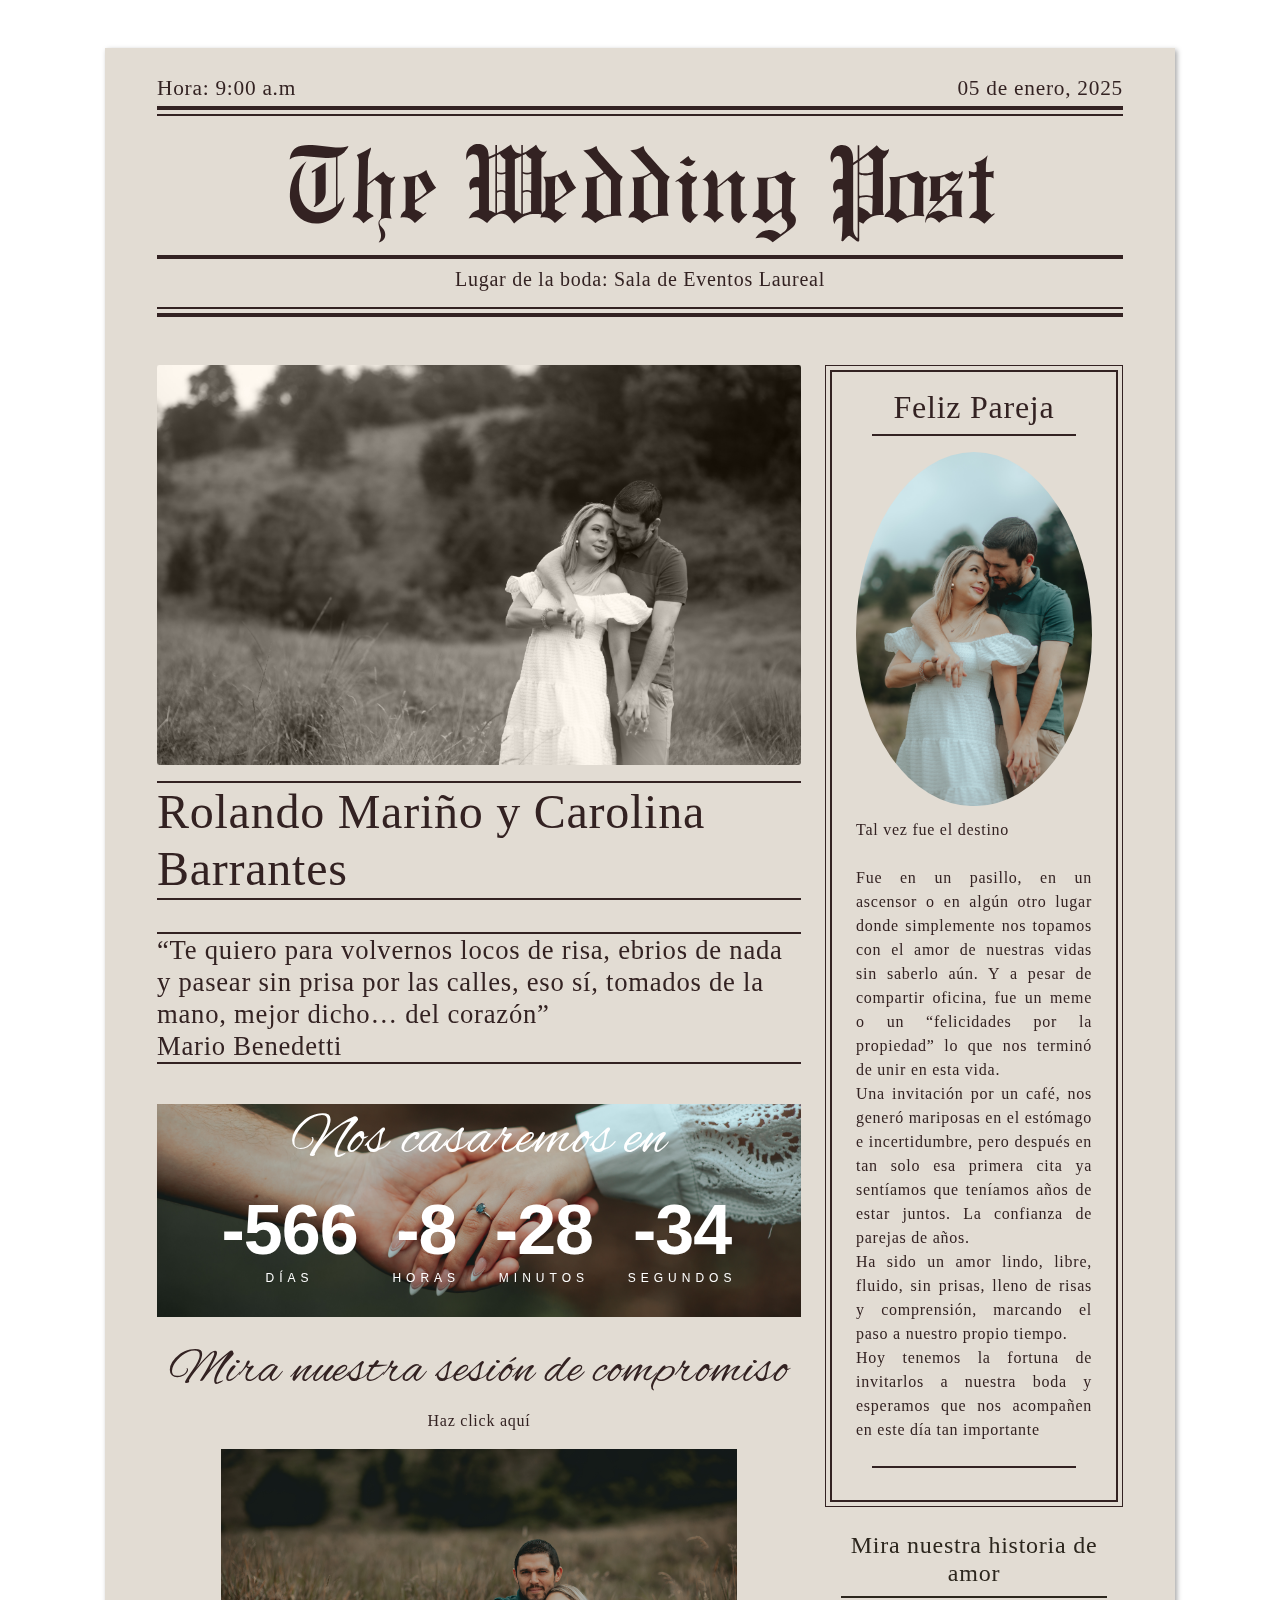
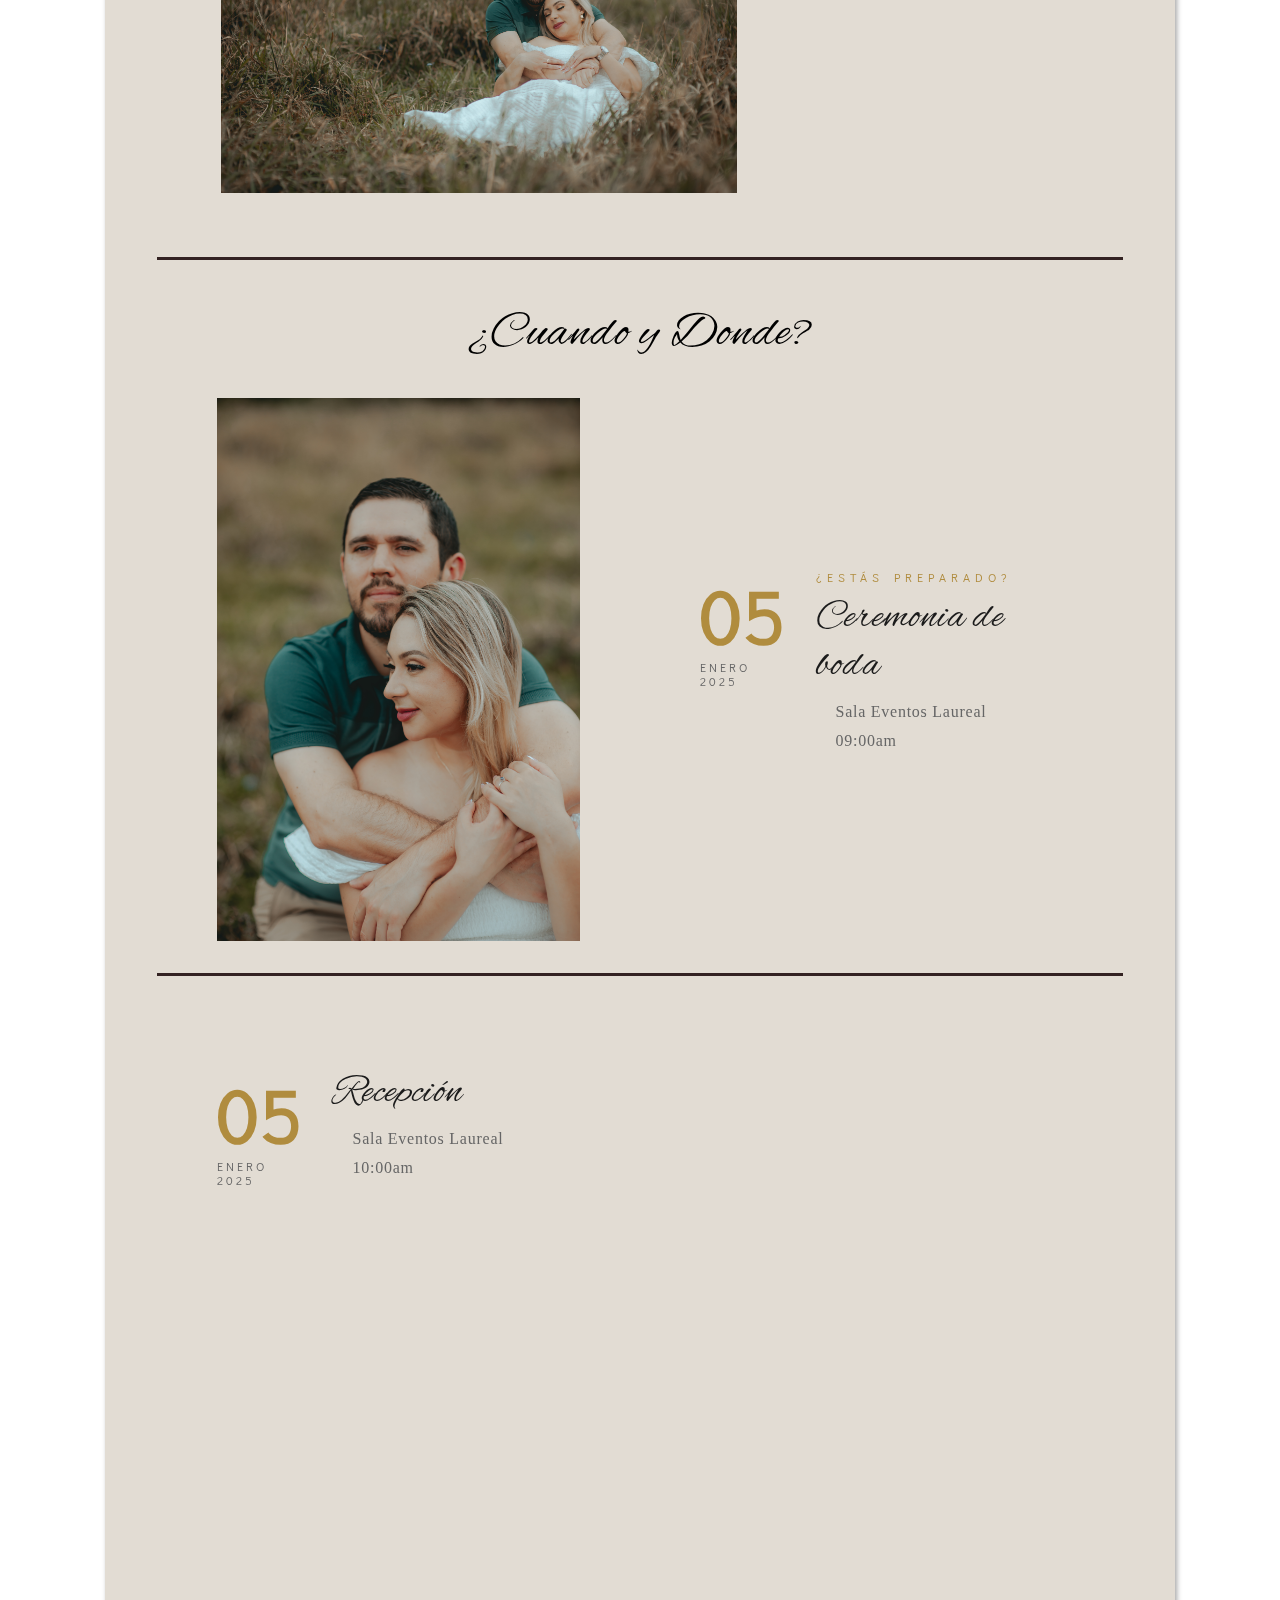
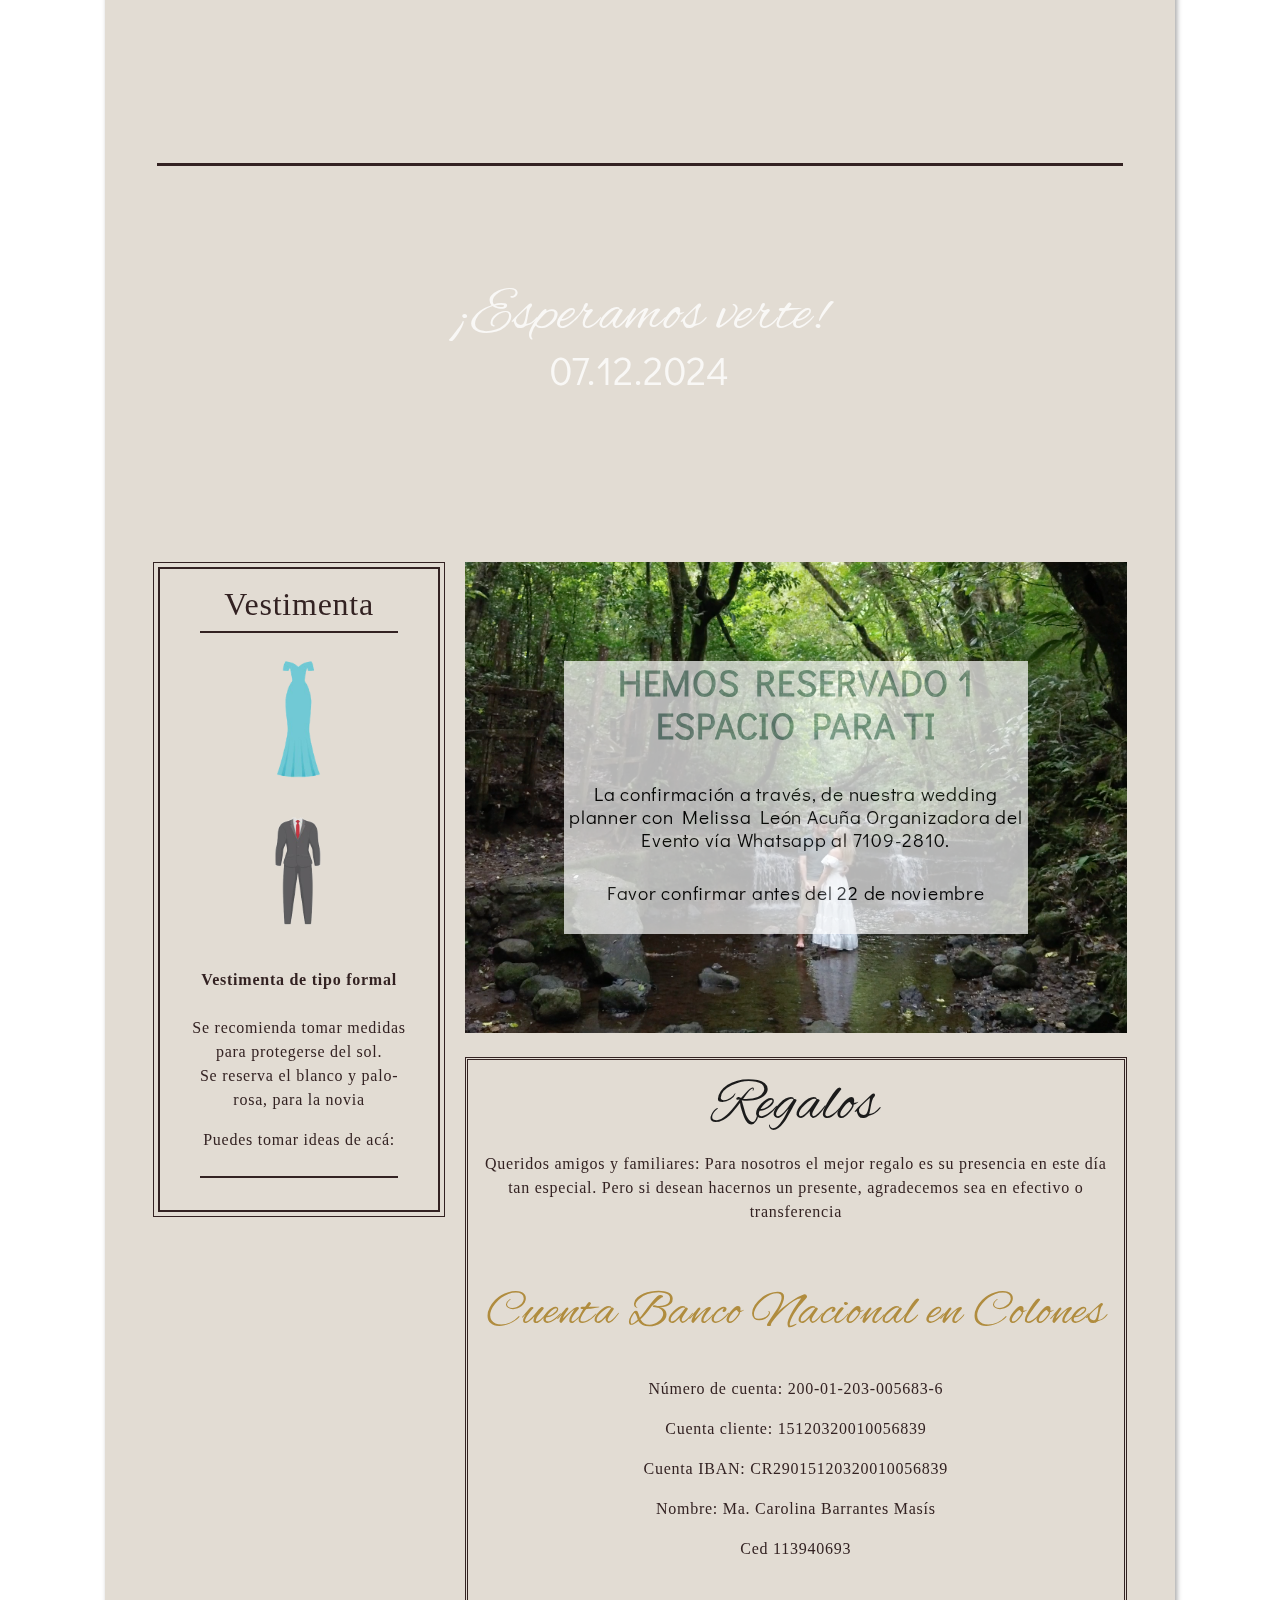
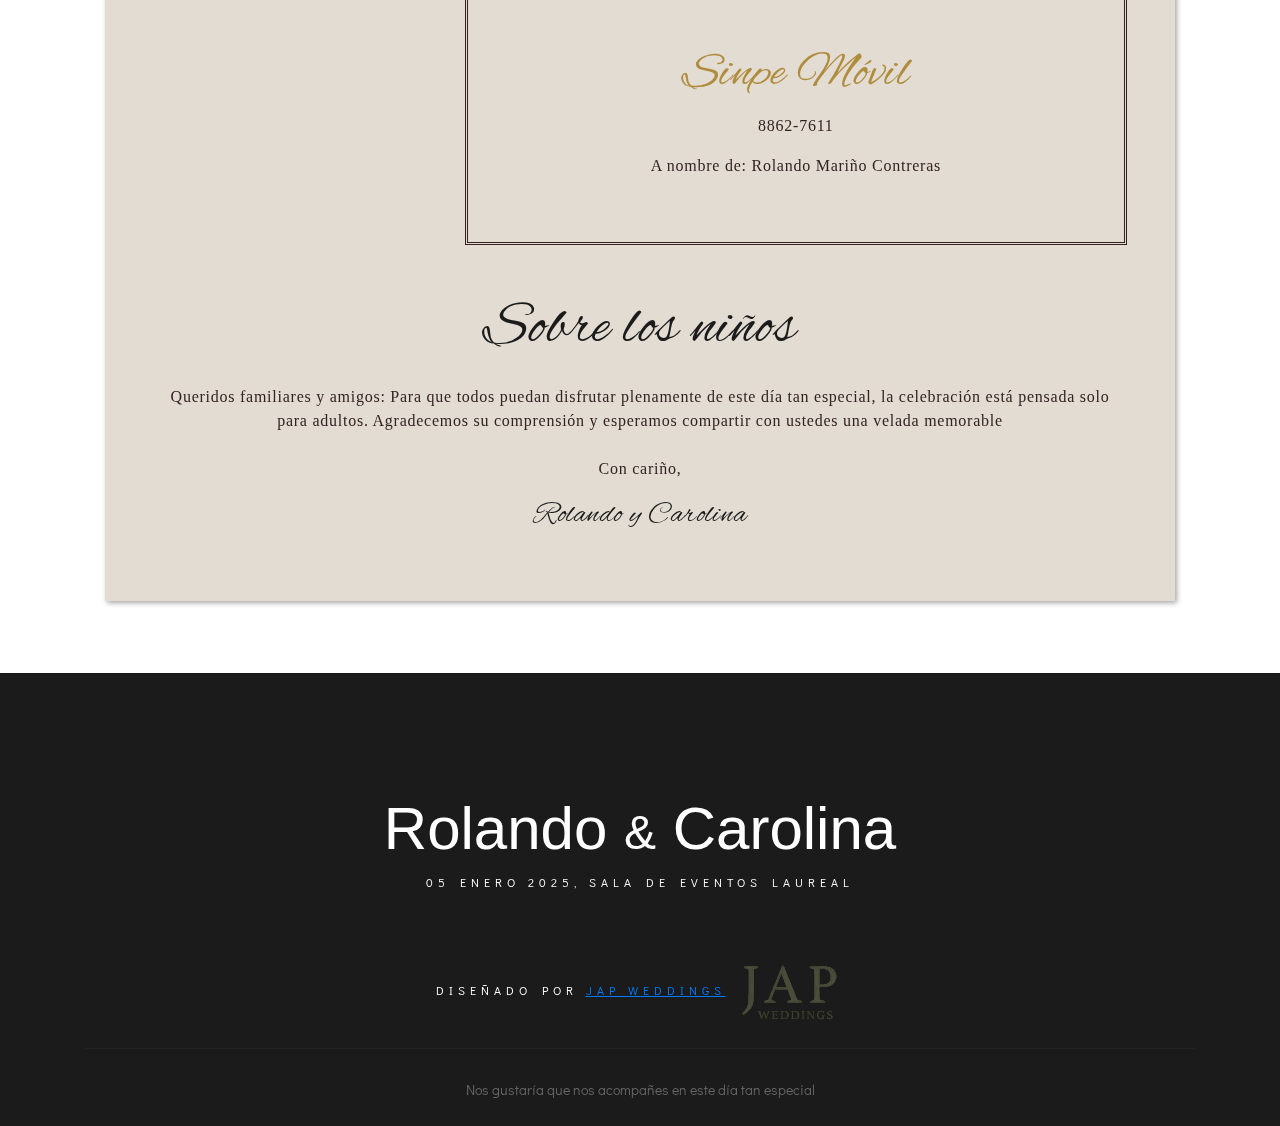
==== index.html @ b98eead1 "Initial Commit" ====
<!DOCTYPE html>
<html lang="en">

<head>
	<meta charset="UTF-8">
	<meta name="viewport" content="width=device-width, initial-scale=1.0">
	<meta charset="utf-8">
	<meta name="viewport" content="width=device-width, initial-scale=1">
	<link rel="stylesheet" href="styles/style2.css">
	<link rel="stylesheet" href="https://cdn.jsdelivr.net/npm/bootstrap@4.3.1/dist/css/bootstrap.min.css"
		integrity="sha384-ggOyR0iXCbMQv3Xipma34MD+dH/1fQ784/j6cY/iJTQUOhcWr7x9JvoRxT2MZw1T" crossorigin="anonymous">
	<link rel="icon" type="image/png" href="images/favicon.png" />
	<link href="https://fonts.googleapis.com/css2?family=Alex+Brush&family=Didact+Gothic&display=swap" rel="stylesheet">
	<link rel="stylesheet" href="css/animate.css">
	<link rel="stylesheet" href="css/themify-icons.css">
	<link rel="stylesheet" href="css/bootstrap.css">
	<link rel="stylesheet" href="css/flexslider.css">
	<link rel="stylesheet" href="css/magnific-popup.css">
	<link rel="stylesheet" href="https://fonts.googleapis.com/icon?family=Material+Icons">
	<link rel="icon" type="image/png" href="images/favicon.png" />



	<title>Rolando & Carolina</title>
</head>

<body>

	<!-- Preloader -->
    <div class="preloader">
        <div class="lds-heart">
            <div></div>
        </div>
    </div>

	<div class="container mt-5" style="max-width:1100px;">

		<!-- START OF MAIN CARD WITH BACKGROUND COLOR -->


		<div class="card px-md-5 px-4 py-4 rounded-0 border-0"
			style="background-color:#E2DCD3; color:#332222; font-family:serif; letter-spacing:.75px; box-shadow:2px 2px 5px rgba(0,0,0,0.35);">

			<!-- BACKGROUND IMAGE BELOW -->



			<!-- START OF INFO - ENTRIES FOR SUBTITLES AND TITLE BELOW -->

			<div class="row justify-content-center no-gutters p-1">
				<div class="col-md-6">
					<h1 class="text-left" style="font-size:16pt; font-family:Serif;">Hora: 9:00 a.m</h1>
				</div>

				<div class="col-md-6">
					<h1 class="text-right" style="font-size:16pt; font-family:Serif;">05 de enero, 2025</h1>
				</div>


				<div class="col-12 mt-n1">

					<div class="py-1 mb-5" style="border-top:4px solid; border-bottom:4px solid;">

						<div class="py-2" style="border-top:2px solid; border-bottom:2px solid;">

							<!-- TITLE FOR STANDARD VIEW -->

							<h1 class="text-center display-1" style="font-size:72pt; font-family: New York Post;">The
								Wedding Post
							</h1>
						</div>
						<div class="py-2" style="border-top:2px solid; border-bottom:2px solid;">
							<h3 style="text-align: center; font-size: 20px;">Lugar de la boda: Sala de Eventos Laureal
							</h3>
						</div>
					</div>
				</div>


				<!-- START OF MAIN COLUMN -->

				<div class="col-lg-8 col-md-6 flex-column mb-3 m-xl-0 m-lg-0 m-md-0">

					<!-- START OF BLURB & IMAGE COLUMNS -- KEEP BLURBS SHORT TO MAINTAIN THE LAYOUT - IMAGES WILL SHRINK OR EXPAND DEPENDING ON TEXT LENGTH -->



					<div class="row justify-content-center">

						<!-- MAIN IMAGE BELOW -->


						<div class="col-lg-12 mb-4">
							<div class="card mt-3 mt-lg-0 border-0"
								style="background-image:url('images/foto_de_portada.jpg'); background-size:cover; background-position:center; border-radius:.15em; min-height:400px; mix-blend-mode:luminosity;">

							</div>
							<h1 class="text-left mt-3 mb-n2 display-1"
								style="font-size:36pt; border-bottom:2px solid; border-top:2px solid;">Rolando Mariño y
								Carolina Barrantes
							</h1>
							<br>
							<h1 class="text-left mt-3 mb-n2 display-3"
								style="font-size:20pt; border-bottom:2px solid; border-top:2px solid;"> “Te quiero para
								volvernos locos de risa, ebrios de nada y pasear sin prisa por las calles, eso sí,
								tomados de la mano, mejor dicho… del corazón”
								<br>
								Mario Benedetti

							</h1>
							<br>
						</div>

					</div>

					<!-- Bloque de información principal -->
					<div>

						<!-- COLUMN ONE -->
						<div class="" style="float: left; width: 100%;">
							<div class="mb-4">
								<div id="countdown" class="nosCasaremos" data-overlay-dark="1"
									style="background-position: 50%; 
    								background-image: url('images/Foto_nos_casamos_en.jpg'); background-size: cover; background-repeat: no-repeat;">
									<div class="container">
										<div class="row">
											<div class="section-head col-md-12">
												<h2>Nos casaremos en</h2>
											</div>
										</div>
										<div class="row">
											<div class="col-md-12">
												<ul>
													<li><span id="days"></span>Días</li>
													<li><span id="hours"></span>Horas</li>
													<li><span id="minutes"></span>Minutos</li>
													<li><span id="seconds"></span>Segundos</li>
												</ul>
											</div>
										</div>
									</div>
								</div>
							</div>
						</div>


						<div style="text-align:  center;">


							<div class="sesion">

								<h3>Mira nuestra sesión de compromiso</h3>
								<a href=""></a>
								<p>Haz click aquí</p>
								<img src="images/Foto_sesión_de_compromiso.jpg" alt="" class="sesionCompromiso">
							</div>


						</div>

					</div>

				</div>



				<!-- FELIZ PAREJA -->
				<div class="col-lg-4 col-md-6 pl-md-4 flex-column">

					<!-- SIDE COLUMN CARD -->
					<div class="card rounded-0 p-1" style="background-color:transparent; border:1px solid;">
						<div class="py-3 px-4 h-100 text-justify" style="border:2px solid;">

							<!-- SIDE COLUMN TITLE -->

							<h1 class="text-center pb-2 mx-3 mb-3"
								style="font-size:24pt; font-family:Serif; border-bottom:2px solid;">Feliz Pareja</h1>


							<div>
								<img src="images/foto_feliz_pareja.jpg" alt="" class="fotoCirculo">
								<p>Tal vez fue el destino
									<br>
									<br>
									Fue en un pasillo, en un ascensor o en algún otro lugar donde simplemente nos
									topamos con el amor de nuestras vidas sin saberlo aún. Y a pesar de compartir
									oficina, fue un meme o un “felicidades por la propiedad” lo que nos terminó de unir
									en esta vida.
									<br>
									Una invitación por un café, nos generó mariposas en el estómago e incertidumbre,
									pero después en tan solo esa primera cita ya sentíamos que teníamos años de estar
									juntos. La confianza de parejas de años.
									<br>
									Ha sido un amor lindo, libre, fluido, sin prisas, lleno de risas y comprensión,
									marcando el paso a nuestro propio tiempo.
									<br>
									Hoy tenemos la fortuna de invitarlos a nuestra boda y esperamos que nos acompañen en
									este día tan importante
								</p>
							</div>


							<!-- IMAGE TWO -->
							<div class="text-center pb-2 mx-3 my-3" style="border-bottom:2px solid;">
							</div>
						</div>
					</div>

					<!-- IMAGE THREE -->

					<div class="mt-4 border-0"
						style="background-size:cover; background-position:center; border-radius:.15em; flex:1; mix-blend-mode:luminosity; align-content: center; text-align: center;">
						<h1 class="text-center pb-2 mx-3 mb-3"
							style="font-size:18pt; font-family:Serif; border-bottom:2px solid;">Mira nuestra
							historia de amor
						</h1>


						<iframe width="auto" height="auto" style="align-items: center;"
							src="https://www.youtube.com/embed/qWP5Ab195Ao?si=jFF2nXqCE57qRxz9"
							title="YouTube video player" frameborder="0"
							allow="accelerometer; autoplay; clipboard-write; encrypted-media; gyroscope; picture-in-picture; web-share"
							referrerpolicy="strict-origin-when-cross-origin" allowfullscreen></iframe>

					</div>
				</div>


				<!-- <div class="col-12 mt-4">


					<div class="card rounded-0 p-1" style="background-color:transparent; border:1px solid;">
						<div class="py-3 px-4 h-100 text-justify" style="border:2px solid;">
							<div class="row">


								<div class="col-lg-4 px-3">

									<h1 class="text-center pb-2 mx-3 mb-3"
										style="font-size:24pt; font-family:Serif; border-bottom:2px solid;">Blurb Title
									</h1>


									<p>Lorem ipsum dolor sit amet, consectetur adipiscing elit. Duis sollicitudin elit
										sed
										tellus blandit viverra sed eget odio. Donec
										accumsan tempor lacus, et venenatis elit feugiat non. Duis porta eros et velit.
									</p>




									<div class="text-center pb-2 mx-3 my-3" style="border-bottom:2px solid;">
									</div>
								</div>

								


								<div class="col-lg-4 px-3">
									<h1 class="text-center pb-2 mx-3 mb-3"
										style="font-size:24pt; font-family:Serif; border-bottom:2px solid;">Blurb Title
									</h1>


									<p>Lorem ipsum dolor sit amet, consectetur adipiscing elit. Duis sollicitudin elit
										sed
										tellus blandit viverra sed eget odio. Donec
										accumsan tempor lacus, et venenatis elit feugiat non. Duis porta eros et velit.
									</p>


									<div class="text-center pb-2 mx-3 my-3" style="border-bottom:2px solid;">
									</div>
								</div>

								


								<div class="col-lg-4 px-3">
									<h1 class="text-center pb-2 mx-3 mb-3"
										style="font-size:24pt; font-family:Serif; border-bottom:2px solid;">Blurb Title
									</h1>


									<p>Lorem ipsum dolor sit amet, consectetur adipiscing elit. Duis sollicitudin elit
										sed
										tellus blandit viverra sed eget odio. Donec
										accumsan tempor lacus, et venenatis elit feugiat non. Duis porta eros et velit.
									</p>


									<div class="text-center pb-2 mx-3 my-3" style="border-bottom:2px solid;">
									</div>
								</div>
							</div>
						</div>
					</div>
				</div> -->


				<br><br><br>
				<div class="col-12 mt-4 mb-3 pt-2" style="border-bottom:3px solid;">
				</div>

				<!-- When & Where section -->
				<div id="whenwhere" class="when-where section-padding" data-scroll-index="6">
					<div class="container">
						<div class="row">
							<div class="col-md-12 text-center animate-box" data-animate-effect="fadeInUp">
								<h6 class="section-subtitle">¿Cuando y Donde?</h6>
								<br>
							</div>
						</div>
						<div class="row">
							<div class="col-md-6 animate-box" data-animate-effect="fadeInLeft">
								<div class="img left" style="text-align: center;">
									<img src="images/Foto_ceremonia.jpg" alt="">
								</div>
							</div>
							<div class="col-md-6 valign animate-box" data-animate-effect="fadeInRight"
								style="align-content: center;">
								<div class="content">
									<div class="date">
										<h3>05</h3>
										<h6>Enero 2025</h6>
									</div>
									<div class="cont">
										<div class="info">
											<h6>¿Estás preparado?</h6>
										</div>
										<h4>Ceremonia de boda</h4>
										<ul class="list-unstyled cont-list">
											<li>
												<i class="fa-solid fa-location-dot"></i>
												<div class="text">
													<p>Sala Eventos Laureal
													</p>
												</div>
											</li>
											<li>
												<i class="fa-regular fa-clock"></i>
												<div class="text">
													<p>09:00am</p>
												</div>
											</li>
										</ul>
									</div>
								</div>
							</div>
							<br><br>
							<div class="col-12 mt-4 mb-3 pt-2" style="border-bottom:3px solid;">
							</div>
						</div>
						<div class="row" style="padding-top: 5%;">
							<div class="col-md-6 order2 valign animate-box" data-animate-effect="fadeInLeft"
								style="align-content: center;">
								<div class="content">
									<div class="date">
										<h3>05</h3>
										<h6>Enero 2025</h6>
									</div>
									<div class="cont">
										<div class="info">
										</div>
										<h4>Recepción</h4>
										<ul class="list-unstyled cont-list">
											<li>
												<i class="fa-solid fa-location-dot"></i>
												<div class="text">
													<p>Sala Eventos Laureal
													</p>
												</div>
											</li>
											<li>
												<i class="fa-regular fa-clock"></i>
												<div class="text">
													<p>10:00am</p>
												</div>
											</li>
										</ul>
									</div>
								</div>
							</div>
							<div class="col-md-6 order1 animate-box" data-animate-effect="fadeInRight">
								<div class="img" style="text-align: center;">
									<img src="images/foto_de_recepción.jpg" alt="">
								</div>

							</div>

						</div>
						<br>
						<br>
						<iframe
							src="https://www.google.com/maps/embed?pb=!1m14!1m8!1m3!1d19665.67708598835!2d-84.1376563!3d10.0133347!3m2!1i1024!2i768!4f13.1!3m3!1m2!1s0x8fa0fa8eb98486f9%3A0xb7bb9c96c8e5a1c5!2sSala%20De%20Eventos%20Laureal!5e1!3m2!1ses-419!2scr!4v1728935853494!5m2!1ses-419!2scr"
							width="100%" height="450" style="border:0;" allowfullscreen="" loading="lazy"
							referrerpolicy="no-referrer-when-downgrade"></iframe>
					</div>


					<div class="col-12 mt-4 mb-3 pt-2" style="border-bottom:3px solid;">
					</div>


				</div>

			</div>

			<!-- Banner section -->
			<div id="banner" data-overlay-dark="1" style="background-image: url(images/foto_espero_verte.jpg); background-position: 50%;
			background-size: cover;
			background-repeat: no-repeat; opacity: 80%; width: auto;">
				<div class="container" style="align-content: center;">
					<div class="row">
						<div class="section-head col-md-12">
							<h2>¡Esperamos verte!</h2>
							<h1>07.12.2024</h1>
						</div>
					</div>
				</div>
			</div>

			<br><br>


			<div class="contenedor">
				<div class="columna-izquierda">
					<div class="card rounded-0 p-1" style="background-color:transparent; border:1px solid;">
						<div class="py-3 px-4 h-100 text-justify" style="border:2px solid;">
							<h1 class="text-center pb-2 mx-3 mb-3"
								style="font-size:24pt; font-family:Serif; border-bottom:2px solid;">Vestimenta</h1>
							<div style="text-align: center;">
								<img src="images/vestidos.png" alt="" class="fotoCirculo" style="width: 60%;">
								<p> <b>Vestimenta de tipo formal</b><br>
									<br>
									Se recomienda tomar medidas para protegerse del sol.
									<br>
									Se reserva el blanco y palo-rosa, para la novia
								</p>
								<p>Puedes tomar ideas de acá:</p>
								<a data-pin-do="embedBoard" data-pin-board-width="400" data-pin-scale-height="500"
									data-pin-scale-width="80"
									href="https://www.pinterest.com/barrantesmass/etiqueta-boda/?invite_code=aae292eb336143c783e84217a05d45c4&sender=512636507492728999"></a>
							</div>


							<div class="text-center pb-2 mx-3 my-3" style="border-bottom:2px solid;">
							</div>

						</div>
					</div>
				</div>

				<br>
				<div class="columna-derecha">

					<div id="rsvp" class="rsvp section-padding bg-img bg-fixed"
						data-background="images/Foto_de_hemos_reservado.png" data-scroll-index="7"
						style="background-position: 50%; background-image: url(images/Foto_de_hemos_reservado.png);">
						<div class="container">
							<div class="row">
								<div class="bg-white" style="opacity: 0.7 ;">
									<h2 class="text-center"><b style="color: #7b9c91;">Hemos reservado 1 <br>espacio
											para
											ti</b></br>
									</h2><br>
									<h6 class="text-center" style="font-size: larger; color: black;">La confirmación a
										través, de nuestra wedding planner con Melissa León Acuña Organizadora del
										Evento vía Whatsapp al 7109-2810.</h6>
									<h6 class="text-center" style="font-size: larger; color: black;">Favor confirmar
										antes
										del 22 de
										noviembre
								</div>
							</div>
						</div>
					</div>
					<br>
					<!-- Gift Registry section -->
					<div id="gift" class="gift-registry">
						<div class="container">
							<div class="row">
								<div class="col-md-12 text-center">
									<h2 class="section-title">Regalos</h2>
									<div class="text">
										<p>Queridos amigos y familiares: Para nosotros el mejor regalo es su presencia
											en este día tan
											especial. Pero si desean hacernos un presente, agradecemos sea en efectivo o
											transferencia
											<br>
										</p>

									</div>
									<!-- <h2 class="section-title">Con su asistencia estaríamos más que agradecidos pero si quieren obsequiarnos algo más pueden hacer una transferencia bancaria.</h2>-->
								</div>
							</div>
							<div class="row">
								<div class="col-md-12 text-center">

									<div class="">
										<br><h6 class="section-subtitle">Cuenta Banco Nacional en Colones </h6><br>
										<p>Número de cuenta: 200-01-203-005683-6</p>
										<p>Cuenta cliente: 15120320010056839</p>
										<p>Cuenta IBAN: CR29015120320010056839</p>
										<p>Nombre: Ma. Carolina Barrantes Masís</p>
										<p>Ced 113940693</p><br><br>
										<h6 class="section-subtitle">Sinpe Móvil</h6>
										<p>8862-7611</p>
										<p>A nombre de: Rolando Mariño Contreras</p>
										<br><br>
									</div>
								</div>
							</div>
						</div>
					</div>

				</div>

			</div>
			<br><br>
			<div id="note" class="" data-scroll-index="8" >
				<div class="container">
					<div class="row">
						<div class="col-md-12 text-center">
		
							<h2 class="section-title">Sobre los niños</h6>
								<p>Queridos familiares y amigos: Para que todos puedan disfrutar plenamente de este día tan especial, la celebración está pensada solo para adultos.
									Agradecemos su comprensión y esperamos compartir con ustedes una velada memorable
									<br><br>Con cariño,
									<br>
								</p>
								<h2 class="section-title" style="font-size: 30px;">Rolando y Carolina</h2>
								</p>
								<img src="images/Logo boda J&J.png" style="width: 20%;" alt="">
		
						</div>
					</div>
				</div>
			</div>

			

		</div>
		<br><br><br>
		<!-- CREDIT -->
	</div>

	 <!-- Footer section -->
	 <footer id="footer">
        <div class="container">
            <div class="top-footer">
                <div class="row">
                    <div class="col-md-12 text-center">
                        <div class="section-padding">
                            <h2><span>Rolando <small>&amp;</small> Carolina</span></h2>
                            <h6>05 ENERO 2025, Sala de Eventos Laureal</h6>
                            <br>
                            <br>
                            <h6>Diseñado por <a href="https://www.japweddings.com"><u>JAP Weddings</u> <img
                                        src="images/VECTOR.svg" alt="" style="width: 10%;"></a></h6>
                        </div>
                    </div>
                </div>
            </div>
            <div class="sub-footer">
                <div class="row">
                    <div class="col-md-12 text-center">
                        <p>Nos gustaría que nos acompañes en este día tan especial</p>
                    </div>
                </div>
            </div>
        </div>
    </footer>
</body>

<script src="https://code.jquery.com/jquery-3.3.1.slim.min.js"
	integrity="sha384-q8i/X+965DzO0rT7abK41JStQIAqVgRVzpbzo5smXKp4YfRvH+8abtTE1Pi6jizo"
	crossorigin="anonymous"></script>
<script src="https://cdn.jsdelivr.net/npm/popper.js@1.14.7/dist/umd/popper.min.js"
	integrity="sha384-UO2eT0CpHqdSJQ6hJty5KVphtPhzWj9WO1clHTMGa3JDZwrnQq4sF86dIHNDz0W1"
	crossorigin="anonymous"></script>
<script src="https://cdn.jsdelivr.net/npm/bootstrap@4.3.1/dist/js/bootstrap.min.js"
	integrity="sha384-JjSmVgyd0p3pXB1rRibZUAYoIIy6OrQ6VrjIEaFf/nJGzIxFDsf4x0xIM+B07jRM"
	crossorigin="anonymous"></script>
<script src="script.js"></script>
<script src="js/jquery.min.js"></script>
<script src="js/modernizr-2.6.2.min.js"></script>
<script src="js/jquery.easing.1.3.js"></script>
<script src="js/bootstrap.min.js"></script>
<script src="js/jquery.waypoints.min.js"></script>
<script src="js/jquery.flexslider-min.js"></script>
<script src="js/sticky-kit.min.js"></script>
<script src="js/scrollIt.min.js"></script>
<script src="js/owl.carousel.min.js"></script>
<script src="js/isotope.js"></script>
<script src="js/jquery.magnific-popup.min.js"></script>
<script src="https://kit.fontawesome.com/326a48bcaa.js" crossorigin="anonymous"></script>
<script type="text/javascript" async defer src="//assets.pinterest.com/js/pinit.js"></script>
<script src="js/template.js"></script>


</html>
---- styles/style2.css ----
/* =======  Preloader Style  ======= */
.preloader{
    width: 100%;
    height: 100%;
    background: #fff;
    position: fixed;
    top: 0;
    left: 0;
    z-index: 10000;
    display: flex;
    align-items: center;
    justify-content: center;
  }
  /* Heart */
  .lds-heart {
    display: inline-block;
    position: relative;
    width: 64px;
    height: 64px;
    transform: rotate(45deg);
    transform-origin: 32px 32px;
  }
  .lds-heart div {
    top: 23px;
    left: 19px;
    position: absolute;
    width: 26px;
    height: 26px;
    background: #b08c3e;
    animation: lds-heart 1.2s infinite cubic-bezier(0.215, 0.61, 0.355, 1);
  }
  .lds-heart div:after,
  .lds-heart div:before {
    content: " ";
    position: absolute;
    display: block;
    width: 26px;
    height: 26px;
    background: #b08c3e;
  }
  .lds-heart div:before {
    left: -17px;
    border-radius: 50% 0 0 50%;
  }
  .lds-heart div:after {
    top: -17px;
    border-radius: 50% 50% 0 0;
  }
  @keyframes lds-heart {
    0% {
      transform: scale(0.95);
    }
    5% {
      transform: scale(1.1);
    }
    39% {
      transform: scale(0.85);
    }
    45% {
      transform: scale(1);
    }
    60% {
      transform: scale(0.95);
    }
    100% {
      transform: scale(0.9);
    }
  }
  

@font-face {
    font-family: "New York Post";
    src: url("fonts/engravers-old-english.woff2") format("woff2"),
        url("fonts/engravers-old-english.woff") format("woff"),
        url("fonts/engravers-old-english.ttf") format("truetype");
}

@font-face {
    font-family: "Chunk Five";
    src: url("fonts/chunk-master/Chunk.ttf") format("truetype"),
        url("fonts/chunk-master/Chunk.woff") format("woff"),
        url("fonts/chunk-master/Chunk.woff2") format("woff2");
}

.fotoCirculo {
    width: 100%;
    height: auto;
    vertical-align: middle;
    border-style: none;
    border-radius: 50%;
    padding-bottom: 5%;

}

.contenedor {
    display: flex;
    flex-direction: row; /* Colocar elementos lado a lado en pantallas grandes */
    justify-content: space-between;
    overflow: hidden;
}

.columna-izquierda {
    width: 30%; /* Tamaño de la columna izquierda en pantallas grandes */
}

.columna-derecha {
    width: 70%;
    padding-left: 2%; /* Tamaño del contenido en pantallas grandes */
    display: flex;
    flex-direction: column;
    justify-content: space-evenly;
}

/* Media query para pantallas pequeñas (como celulares) */
@media (max-width: 768px) {
    .contenedor {
        flex-direction: column; /* Cambiar las columnas a apilarse verticalmente */
    }
    .columna-izquierda, .columna-derecha {
        width: 100%; /* Ambas columnas ocupan el 100% del ancho en pantallas pequeñas */
    }
}

/* =======  Countdown style  ======= */
#countdown {
    text-align: center;
}

#countdown .section-head {
    margin-bottom: 15px;
    z-index: 1;
}

#countdown .section-head span {
    display: block;
    position: relative;
    font-family: 'Nunito Sans', sans-serif;
    font-weight: 400;
    font-size: 10px;
    color: #fff;
    margin-bottom: 5px;
}

#countdown .section-head h2 {
    color: #fff;
    font-weight: 400;
    font-size: 60px;
    margin-bottom: 0px;
    font-family: "Alex Brush", cursive;
}

#countdown .section-head h6 {
    color: #fff;
    font-size: 14px;
    font-weight: 400;
    letter-spacing: 5px;
    text-transform: uppercase;
    font-family: 'Didact Gothic', sans-serif;
    margin-bottom: 10px;
}

#countdown .section-head p {
    color: #FFF;
    font-size: 24px;
    margin-bottom: 0;
}

#countdown ul {
    margin-bottom: 0;
    padding: 0;
}

#countdown li {
    font-family: 'Nunito Sans', sans-serif;
    font-weight: 400;
    display: inline-block;
    font-size: 12px;
    list-style-type: none;
    padding: 15px;
    color: #fff;
    line-height: 4em;
    text-align: center;
    text-transform: uppercase;
    letter-spacing: 5px;
}

#countdown li span {
    display: block;
    font-family: 'Nunito Sans', sans-serif;
    font-size: 70px;
    font-weight: 700;
    color: #fff;
    letter-spacing: -1px;
}

@media all and (max-width: 768px) {
    #countdown li {
        font-size: 12px;
        padding: 15px;
    }

    #countdown li span {
        font-size: 60px;
    }
}

.nosCasaremos {
    background-position: 50%;
    background-image: url('images/Foto_nos_casamos_en.jpg');
    background-size: cover;
    background-repeat: no-repeat;
}

.hemosReservado{
    padding: 10%;
    background-position: 50%;
    background-size: cover;
    background-repeat: no-repeat;
    height: 300px;
    align-content: center;
}

/* =======  Banner style  ======= */

@media all and (max-width: 768px) {
    #banner .section-head h2 {
        font-size: 40px;
        padding: 15px;
    }
}


#banner {
    text-align: center;

}

#banner .section-head {
    margin-bottom: 100px;
    z-index: 1;
}

#banner .section-head h2 {
    color: #fff;
    font-weight: 400;
    font-size: 60px;
    margin-bottom: 0px;
    line-height: 1em;
    margin-top: 100px;
    font-family: "Alex Brush", cursive;
}

@media all and (max-width: 768px) {
    #banner .section-head h2 {
        font-size: 40px;
        padding: 15px;

    }

}

#banner .section-head h6 {
    margin-bottom: 5px;
    color: #fff;
    font-size: 14px;
    font-weight: 400;
    letter-spacing: 5px;
    text-transform: uppercase;
    font-family: 'Didact Gothic', sans-serif;
    margin-bottom: 10px;
}

#banner .section-head h1 {
    margin-bottom: 5px;
    color: #fff;
    font-size: 40px;
    font-weight: 400;
    text-transform: uppercase;
    font-family: 'Didact Gothic', sans-serif;
    margin-bottom: 20px;
}

#banner .section-head p {
    color: #FFF;
    font-size: 24px;
    margin-bottom: 0;
}




.sesion img {
    width: 80%;
    height: auto;
    vertical-align: middle;
    border-style: none;
    padding-bottom: 5%;
    text-align: center;
    font-family: serif;
}


.when-where .img {
    position: relative;
    overflow: hidden;
}

.when-where .img:hover img {
    -webkit-filter: none;
    filter: none;
    -webkit-transition: all 1s ease;
    -moz-transition: all 1s ease;
    -o-transition: all 1s ease;
    -ms-transition: all 1s ease;
    transition: all 1s ease;
}

.when-where .img img {
    -webkit-transition: all .5s;
    transition: all .5s;
    width: 80%;
    height: auto;
    vertical-align: middle;
    border-style: none;
}

.when-where .content {
    width: 100%;
    padding: 30px 45px;
}

.when-where .content .date {
    display: table-cell;
    position: relative;
    width: 80px;
    z-index: 2;
}

.when-where .content .date h3 {
    font-size: 75px;
    font-weight: 600;
    color: #b08c3e;
    margin-bottom: 0px;
    font-family: 'Didact Gothic', sans-serif;
}

.when-where .content .date h6 {
    color: #666;
    letter-spacing: 3px;
    font-size: 12px;
    font-family: 'Didact Gothic', sans-serif;
    text-transform: uppercase;
}

.when-where .content .cont {
    display: table-cell;
    vertical-align: middle;
    padding-left: 30px;
}

.when-where .content .cont h4 {
    font-size: 40px;
    color: #1b1b1b;
    font-family: 'Alex Brush', cursive;
    margin-bottom: 10px;
}

.when-where .content .cont .cont-list {
    position: relative;
    display: block;
}

.when-where .content .cont .cont-list li {
    position: relative;
    display: flex;
    align-items: center;
}

.when-where .content .cont .cont-list li+li {
    margin-top: 5px;
}

.when-where .content .cont .cont-list li .icon span {
    font-size: 16px;
    color: #b08c3e;
}

.when-where .content .cont .cont-list li .text {
    margin-left: 20px;
}

.when-where .content .cont .cont-list li .text p {
    margin: 0;
    font-size: 16px;
    color: #666;
}

.when-where .content .cont .cont-list li .text p a {
    font-size: 16px;
    color: #666;
    transition: all 500ms ease;
}

.when-where .content .cont .cont-list li .text p a:hover {
    color: #b08c3e;
}

.when-where .content .cont p {
    margin-bottom: 10px;
}

.when-where .content .cont p i {
    color: #b08c3e;
    font-size: 16px;
    margin-right: 5px;

}

.when-where .content .cont .more {
    font-size: 13px;
    font-weight: 300;
    letter-spacing: 2px;
    text-transform: uppercase;
    color: #b08c3e;
    padding-left: 40px;
    position: relative;
}

.when-where .content .cont .more:after {
    content: '';
    width: 30px;
    height: 1px;
    background: #b08c3e;
    position: absolute;
    top: 50%;
    left: 0px;
}

.when-where .content .cont .more:hover {
    color: #1b1b1b;
}

.when-where .content .info h6 {
    font-size: 12px;
    letter-spacing: 5px;
    color: #b08c3e;
    font-family: 'Didact Gothic', sans-serif;
    text-transform: uppercase;
    margin-bottom: 10px;
}

.when-where .content .info .tags {
    color: #b08c3e;
}

@media screen and (max-width: 991px) {
    .when-where .content {
        padding: 0 30px;
        margin-top: 40px;
    }

    .when-where .content .cont h4 {
        line-height: 1em;
        font-size: 36px;
    }

    .order2 {
        -webkit-box-ordinal-group: 3 !important;
        -ms-flex-order: 2 !important;
        order: 2 !important;
    }

    .order1 {
        -webkit-box-ordinal-group: 2 !important;
        -ms-flex-order: 1 !important;
        order: 1 !important;
    }
}

@media screen and (max-width: 480px) {
    .when-where .content {
        padding: 0 15px;
    }

    .when-where .content .date {
        width: 60px;
    }

    .when-where .content .info .tags {
        margin: 5px 0 0;
    }

    .when-where .content .date h3 {
        font-size: 40px;
    }
}

.rsvp{
    width: 100%;
    padding: 15%;
    
}

.rsvp h2 {
    color: #1b1b1b;
    font-family: 'Didact Gothic', sans-serif;
    font-weight: 400;
    font-size: 36px;
    margin-bottom: 10px;
    text-transform: uppercase;
}
.rsvp h6 {
    display: block;
    color: #b08c3e;
    font-size: 15px;
    font-weight: 400;
    font-family: 'Didact Gothic', sans-serif;
    margin-bottom: 30px;
}


.sesion {
    float: left;
}

.sesion h3 {
    font-family: "Alex Brush", cursive;
    font-size: 50px;
}

.section-subtitle {
    display: block;
    color: #000000;
    font-size: 50px;
    font-weight: 400;
    font-family: "Alex Brush", cursive;
    margin-bottom: 10px;
    padding-top: 3%;
}


.section-padding {
    clear: both;
    width: 100%;
    height: auto;
    display: block;
    padding: auto;
}

.bg-fixed {
    background-attachment: local;
}

.bg-img {
    background-size: cover;
    background-repeat: no-repeat;
}


.section-title {
    color: #1b1b1b;
    font-family: 'Alex Brush', cursive;
    font-weight: 400;
    font-size: 60px;
    margin-bottom: 20px;
}

.gift-registry {
   border-style: double;
    padding-top: 10px;
}
.gift-registry h2 {
    margin-bottom: 10px;
}
.gift-registry h6 {
    color: #b08c3e;
}
.gift-registry a {
    color: #666;
}
.gift-registry .owl-carousel {
    margin: 30px 0;
}
.gift-registry .gift-registry-logo {
    opacity: 1;
    line-height: 0;
}
.gift-registry .gift-registry-logo:hover {
    opacity: 1;
}
.gift-registry img:hover {
    -webkit-filter: none;
    filter: none;
}
.gift-registry img {
    -webkit-filter: grayscale(100%);
    filter: grayscale(100%);
    -webkit-transition: all .5s;
    transition: all .5s;
}


/* =======  Footer style  ======= */
#footer {
    background: #1b1b1b;
}
/* top footer */
.top-footer {
    padding: 120px 0 0 0;
}
.top-footer h2 {
    font-size: 60px;
    display: block;
    width: 100%;
    position: relative;
    color: #fff;
    letter-spacing: 0px;
    margin-bottom: 10px;
}
.top-footer h6 {
    font-family: 'Didact Gothic', sans-serif;
    color: #fff;
    margin-bottom: 0;
    text-transform: uppercase;
    letter-spacing: 5px;
    font-size: 12px;
}
/* sub footer */
.sub-footer {
    padding: 30px 0 10px 0;
    border-top: 1px solid rgba(255,255,255,0.03);
}
.sub-footer p {
    font-family: 'Didact Gothic', sans-serif;
    font-size: 14px;
    color: #666;
}
.sub-footer p a:hover {
    color: #b08c3e;
}
---- css/themify-icons.css ----
@font-face {
	font-family: 'themify';
	src:url('../fonts/themify.eot');
	src:url('../fonts/themify.eot?#iefix') format('embedded-opentype'),
		url('../fonts/themify.woff') format('woff'),
		url('../fonts/themify.ttf') format('truetype'),
		url('../fonts/themify.svg') format('svg');
	font-weight: normal;
	font-style: normal;
}

[class^="ti-"], [class*=" ti-"] {
	font-family: 'themify';
	speak: none;
	font-style: normal;
	font-weight: normal;
	font-variant: normal;
	text-transform: none;
	line-height: 1;

	/* Better Font Rendering =========== */
	-webkit-font-smoothing: antialiased;
	-moz-osx-font-smoothing: grayscale;
}

.ti-wand:before {
	content: "\e600";
}
.ti-volume:before {
	content: "\e601";
}
.ti-user:before {
	content: "\e602";
}
.ti-unlock:before {
	content: "\e603";
}
.ti-unlink:before {
	content: "\e604";
}
.ti-trash:before {
	content: "\e605";
}
.ti-thought:before {
	content: "\e606";
}
.ti-target:before {
	content: "\e607";
}
.ti-tag:before {
	content: "\e608";
}
.ti-tablet:before {
	content: "\e609";
}
.ti-star:before {
	content: "\e60a";
}
.ti-spray:before {
	content: "\e60b";
}
.ti-signal:before {
	content: "\e60c";
}
.ti-shopping-cart:before {
	content: "\e60d";
}
.ti-shopping-cart-full:before {
	content: "\e60e";
}
.ti-settings:before {
	content: "\e60f";
}
.ti-search:before {
	content: "\e610";
}
.ti-zoom-in:before {
	content: "\e611";
}
.ti-zoom-out:before {
	content: "\e612";
}
.ti-cut:before {
	content: "\e613";
}
.ti-ruler:before {
	content: "\e614";
}
.ti-ruler-pencil:before {
	content: "\e615";
}
.ti-ruler-alt:before {
	content: "\e616";
}
.ti-bookmark:before {
	content: "\e617";
}
.ti-bookmark-alt:before {
	content: "\e618";
}
.ti-reload:before {
	content: "\e619";
}
.ti-plus:before {
	content: "\e61a";
}
.ti-pin:before {
	content: "\e61b";
}
.ti-pencil:before {
	content: "\e61c";
}
.ti-pencil-alt:before {
	content: "\e61d";
}
.ti-paint-roller:before {
	content: "\e61e";
}
.ti-paint-bucket:before {
	content: "\e61f";
}
.ti-na:before {
	content: "\e620";
}
.ti-mobile:before {
	content: "\e621";
}
.ti-minus:before {
	content: "\e622";
}
.ti-medall:before {
	content: "\e623";
}
.ti-medall-alt:before {
	content: "\e624";
}
.ti-marker:before {
	content: "\e625";
}
.ti-marker-alt:before {
	content: "\e626";
}
.ti-arrow-up:before {
	content: "\e627";
}
.ti-arrow-right:before {
	content: "\e628";
}
.ti-arrow-left:before {
	content: "\e629";
}
.ti-arrow-down:before {
	content: "\e62a";
}
.ti-lock:before {
	content: "\e62b";
}
.ti-location-arrow:before {
	content: "\e62c";
}
.ti-link:before {
	content: "\e62d";
}
.ti-layout:before {
	content: "\e62e";
}
.ti-layers:before {
	content: "\e62f";
}
.ti-layers-alt:before {
	content: "\e630";
}
.ti-key:before {
	content: "\e631";
}
.ti-import:before {
	content: "\e632";
}
.ti-image:before {
	content: "\e633";
}
.ti-heart:before {
	content: "\e634";
}
.ti-heart-broken:before {
	content: "\e635";
}
.ti-hand-stop:before {
	content: "\e636";
}
.ti-hand-open:before {
	content: "\e637";
}
.ti-hand-drag:before {
	content: "\e638";
}
.ti-folder:before {
	content: "\e639";
}
.ti-flag:before {
	content: "\e63a";
}
.ti-flag-alt:before {
	content: "\e63b";
}
.ti-flag-alt-2:before {
	content: "\e63c";
}
.ti-eye:before {
	content: "\e63d";
}
.ti-export:before {
	content: "\e63e";
}
.ti-exchange-vertical:before {
	content: "\e63f";
}
.ti-desktop:before {
	content: "\e640";
}
.ti-cup:before {
	content: "\e641";
}
.ti-crown:before {
	content: "\e642";
}
.ti-comments:before {
	content: "\e643";
}
.ti-comment:before {
	content: "\e644";
}
.ti-comment-alt:before {
	content: "\e645";
}
.ti-close:before {
	content: "\e646";
}
.ti-clip:before {
	content: "\e647";
}
.ti-angle-up:before {
	content: "\e648";
}
.ti-angle-right:before {
	content: "\e649";
}
.ti-angle-left:before {
	content: "\e64a";
}
.ti-angle-down:before {
	content: "\e64b";
}
.ti-check:before {
	content: "\e64c";
}
.ti-check-box:before {
	content: "\e64d";
}
.ti-camera:before {
	content: "\e64e";
}
.ti-announcement:before {
	content: "\e64f";
}
.ti-brush:before {
	content: "\e650";
}
.ti-briefcase:before {
	content: "\e651";
}
.ti-bolt:before {
	content: "\e652";
}
.ti-bolt-alt:before {
	content: "\e653";
}
.ti-blackboard:before {
	content: "\e654";
}
.ti-bag:before {
	content: "\e655";
}
.ti-move:before {
	content: "\e656";
}
.ti-arrows-vertical:before {
	content: "\e657";
}
.ti-arrows-horizontal:before {
	content: "\e658";
}
.ti-fullscreen:before {
	content: "\e659";
}
.ti-arrow-top-right:before {
	content: "\e65a";
}
.ti-arrow-top-left:before {
	content: "\e65b";
}
.ti-arrow-circle-up:before {
	content: "\e65c";
}
.ti-arrow-circle-right:before {
	content: "\e65d";
}
.ti-arrow-circle-left:before {
	content: "\e65e";
}
.ti-arrow-circle-down:before {
	content: "\e65f";
}
.ti-angle-double-up:before {
	content: "\e660";
}
.ti-angle-double-right:before {
	content: "\e661";
}
.ti-angle-double-left:before {
	content: "\e662";
}
.ti-angle-double-down:before {
	content: "\e663";
}
.ti-zip:before {
	content: "\e664";
}
.ti-world:before {
	content: "\e665";
}
.ti-wheelchair:before {
	content: "\e666";
}
.ti-view-list:before {
	content: "\e667";
}
.ti-view-list-alt:before {
	content: "\e668";
}
.ti-view-grid:before {
	content: "\e669";
}
.ti-uppercase:before {
	content: "\e66a";
}
.ti-upload:before {
	content: "\e66b";
}
.ti-underline:before {
	content: "\e66c";
}
.ti-truck:before {
	content: "\e66d";
}
.ti-timer:before {
	content: "\e66e";
}
.ti-ticket:before {
	content: "\e66f";
}
.ti-thumb-up:before {
	content: "\e670";
}
.ti-thumb-down:before {
	content: "\e671";
}
.ti-text:before {
	content: "\e672";
}
.ti-stats-up:before {
	content: "\e673";
}
.ti-stats-down:before {
	content: "\e674";
}
.ti-split-v:before {
	content: "\e675";
}
.ti-split-h:before {
	content: "\e676";
}
.ti-smallcap:before {
	content: "\e677";
}
.ti-shine:before {
	content: "\e678";
}
.ti-shift-right:before {
	content: "\e679";
}
.ti-shift-left:before {
	content: "\e67a";
}
.ti-shield:before {
	content: "\e67b";
}
.ti-notepad:before {
	content: "\e67c";
}
.ti-server:before {
	content: "\e67d";
}
.ti-quote-right:before {
	content: "\e67e";
}
.ti-quote-left:before {
	content: "\e67f";
}
.ti-pulse:before {
	content: "\e680";
}
.ti-printer:before {
	content: "\e681";
}
.ti-power-off:before {
	content: "\e682";
}
.ti-plug:before {
	content: "\e683";
}
.ti-pie-chart:before {
	content: "\e684";
}
.ti-paragraph:before {
	content: "\e685";
}
.ti-panel:before {
	content: "\e686";
}
.ti-package:before {
	content: "\e687";
}
.ti-music:before {
	content: "\e688";
}
.ti-music-alt:before {
	content: "\e689";
}
.ti-mouse:before {
	content: "\e68a";
}
.ti-mouse-alt:before {
	content: "\e68b";
}
.ti-money:before {
	content: "\e68c";
}
.ti-microphone:before {
	content: "\e68d";
}
.ti-menu:before {
	content: "\e68e";
}
.ti-menu-alt:before {
	content: "\e68f";
}
.ti-map:before {
	content: "\e690";
}
.ti-map-alt:before {
	content: "\e691";
}
.ti-loop:before {
	content: "\e692";
}
.ti-location-pin:before {
	content: "\e693";
}
.ti-list:before {
	content: "\e694";
}
.ti-light-bulb:before {
	content: "\e695";
}
.ti-Italic:before {
	content: "\e696";
}
.ti-info:before {
	content: "\e697";
}
.ti-infinite:before {
	content: "\e698";
}
.ti-id-badge:before {
	content: "\e699";
}
.ti-hummer:before {
	content: "\e69a";
}
.ti-home:before {
	content: "\e69b";
}
.ti-help:before {
	content: "\e69c";
}
.ti-headphone:before {
	content: "\e69d";
}
.ti-harddrives:before {
	content: "\e69e";
}
.ti-harddrive:before {
	content: "\e69f";
}
.ti-gift:before {
	content: "\e6a0";
}
.ti-game:before {
	content: "\e6a1";
}
.ti-filter:before {
	content: "\e6a2";
}
.ti-files:before {
	content: "\e6a3";
}
.ti-file:before {
	content: "\e6a4";
}
.ti-eraser:before {
	content: "\e6a5";
}
.ti-envelope:before {
	content: "\e6a6";
}
.ti-download:before {
	content: "\e6a7";
}
.ti-direction:before {
	content: "\e6a8";
}
.ti-direction-alt:before {
	content: "\e6a9";
}
.ti-dashboard:before {
	content: "\e6aa";
}
.ti-control-stop:before {
	content: "\e6ab";
}
.ti-control-shuffle:before {
	content: "\e6ac";
}
.ti-control-play:before {
	content: "\e6ad";
}
.ti-control-pause:before {
	content: "\e6ae";
}
.ti-control-forward:before {
	content: "\e6af";
}
.ti-control-backward:before {
	content: "\e6b0";
}
.ti-cloud:before {
	content: "\e6b1";
}
.ti-cloud-up:before {
	content: "\e6b2";
}
.ti-cloud-down:before {
	content: "\e6b3";
}
.ti-clipboard:before {
	content: "\e6b4";
}
.ti-car:before {
	content: "\e6b5";
}
.ti-calendar:before {
	content: "\e6b6";
}
.ti-book:before {
	content: "\e6b7";
}
.ti-bell:before {
	content: "\e6b8";
}
.ti-basketball:before {
	content: "\e6b9";
}
.ti-bar-chart:before {
	content: "\e6ba";
}
.ti-bar-chart-alt:before {
	content: "\e6bb";
}
.ti-back-right:before {
	content: "\e6bc";
}
.ti-back-left:before {
	content: "\e6bd";
}
.ti-arrows-corner:before {
	content: "\e6be";
}
.ti-archive:before {
	content: "\e6bf";
}
.ti-anchor:before {
	content: "\e6c0";
}
.ti-align-right:before {
	content: "\e6c1";
}
.ti-align-left:before {
	content: "\e6c2";
}
.ti-align-justify:before {
	content: "\e6c3";
}
.ti-align-center:before {
	content: "\e6c4";
}
.ti-alert:before {
	content: "\e6c5";
}
.ti-alarm-clock:before {
	content: "\e6c6";
}
.ti-agenda:before {
	content: "\e6c7";
}
.ti-write:before {
	content: "\e6c8";
}
.ti-window:before {
	content: "\e6c9";
}
.ti-widgetized:before {
	content: "\e6ca";
}
.ti-widget:before {
	content: "\e6cb";
}
.ti-widget-alt:before {
	content: "\e6cc";
}
.ti-wallet:before {
	content: "\e6cd";
}
.ti-video-clapper:before {
	content: "\e6ce";
}
.ti-video-camera:before {
	content: "\e6cf";
}
.ti-vector:before {
	content: "\e6d0";
}
.ti-themify-logo:before {
	content: "\e6d1";
}
.ti-themify-favicon:before {
	content: "\e6d2";
}
.ti-themify-favicon-alt:before {
	content: "\e6d3";
}
.ti-support:before {
	content: "\e6d4";
}
.ti-stamp:before {
	content: "\e6d5";
}
.ti-split-v-alt:before {
	content: "\e6d6";
}
.ti-slice:before {
	content: "\e6d7";
}
.ti-shortcode:before {
	content: "\e6d8";
}
.ti-shift-right-alt:before {
	content: "\e6d9";
}
.ti-shift-left-alt:before {
	content: "\e6da";
}
.ti-ruler-alt-2:before {
	content: "\e6db";
}
.ti-receipt:before {
	content: "\e6dc";
}
.ti-pin2:before {
	content: "\e6dd";
}
.ti-pin-alt:before {
	content: "\e6de";
}
.ti-pencil-alt2:before {
	content: "\e6df";
}
.ti-palette:before {
	content: "\e6e0";
}
.ti-more:before {
	content: "\e6e1";
}
.ti-more-alt:before {
	content: "\e6e2";
}
.ti-microphone-alt:before {
	content: "\e6e3";
}
.ti-magnet:before {
	content: "\e6e4";
}
.ti-line-double:before {
	content: "\e6e5";
}
.ti-line-dotted:before {
	content: "\e6e6";
}
.ti-line-dashed:before {
	content: "\e6e7";
}
.ti-layout-width-full:before {
	content: "\e6e8";
}
.ti-layout-width-default:before {
	content: "\e6e9";
}
.ti-layout-width-default-alt:before {
	content: "\e6ea";
}
.ti-layout-tab:before {
	content: "\e6eb";
}
.ti-layout-tab-window:before {
	content: "\e6ec";
}
.ti-layout-tab-v:before {
	content: "\e6ed";
}
.ti-layout-tab-min:before {
	content: "\e6ee";
}
.ti-layout-slider:before {
	content: "\e6ef";
}
.ti-layout-slider-alt:before {
	content: "\e6f0";
}
.ti-layout-sidebar-right:before {
	content: "\e6f1";
}
.ti-layout-sidebar-none:before {
	content: "\e6f2";
}
.ti-layout-sidebar-left:before {
	content: "\e6f3";
}
.ti-layout-placeholder:before {
	content: "\e6f4";
}
.ti-layout-menu:before {
	content: "\e6f5";
}
.ti-layout-menu-v:before {
	content: "\e6f6";
}
.ti-layout-menu-separated:before {
	content: "\e6f7";
}
.ti-layout-menu-full:before {
	content: "\e6f8";
}
.ti-layout-media-right-alt:before {
	content: "\e6f9";
}
.ti-layout-media-right:before {
	content: "\e6fa";
}
.ti-layout-media-overlay:before {
	content: "\e6fb";
}
.ti-layout-media-overlay-alt:before {
	content: "\e6fc";
}
.ti-layout-media-overlay-alt-2:before {
	content: "\e6fd";
}
.ti-layout-media-left-alt:before {
	content: "\e6fe";
}
.ti-layout-media-left:before {
	content: "\e6ff";
}
.ti-layout-media-center-alt:before {
	content: "\e700";
}
.ti-layout-media-center:before {
	content: "\e701";
}
.ti-layout-list-thumb:before {
	content: "\e702";
}
.ti-layout-list-thumb-alt:before {
	content: "\e703";
}
.ti-layout-list-post:before {
	content: "\e704";
}
.ti-layout-list-large-image:before {
	content: "\e705";
}
.ti-layout-line-solid:before {
	content: "\e706";
}
.ti-layout-grid4:before {
	content: "\e707";
}
.ti-layout-grid3:before {
	content: "\e708";
}
.ti-layout-grid2:before {
	content: "\e709";
}
.ti-layout-grid2-thumb:before {
	content: "\e70a";
}
.ti-layout-cta-right:before {
	content: "\e70b";
}
.ti-layout-cta-left:before {
	content: "\e70c";
}
.ti-layout-cta-center:before {
	content: "\e70d";
}
.ti-layout-cta-btn-right:before {
	content: "\e70e";
}
.ti-layout-cta-btn-left:before {
	content: "\e70f";
}
.ti-layout-column4:before {
	content: "\e710";
}
.ti-layout-column3:before {
	content: "\e711";
}
.ti-layout-column2:before {
	content: "\e712";
}
.ti-layout-accordion-separated:before {
	content: "\e713";
}
.ti-layout-accordion-merged:before {
	content: "\e714";
}
.ti-layout-accordion-list:before {
	content: "\e715";
}
.ti-ink-pen:before {
	content: "\e716";
}
.ti-info-alt:before {
	content: "\e717";
}
.ti-help-alt:before {
	content: "\e718";
}
.ti-headphone-alt:before {
	content: "\e719";
}
.ti-hand-point-up:before {
	content: "\e71a";
}
.ti-hand-point-right:before {
	content: "\e71b";
}
.ti-hand-point-left:before {
	content: "\e71c";
}
.ti-hand-point-down:before {
	content: "\e71d";
}
.ti-gallery:before {
	content: "\e71e";
}
.ti-face-smile:before {
	content: "\e71f";
}
.ti-face-sad:before {
	content: "\e720";
}
.ti-credit-card:before {
	content: "\e721";
}
.ti-control-skip-forward:before {
	content: "\e722";
}
.ti-control-skip-backward:before {
	content: "\e723";
}
.ti-control-record:before {
	content: "\e724";
}
.ti-control-eject:before {
	content: "\e725";
}
.ti-comments-smiley:before {
	content: "\e726";
}
.ti-brush-alt:before {
	content: "\e727";
}
.ti-youtube:before {
	content: "\e728";
}
.ti-vimeo:before {
	content: "\e729";
}
.ti-twitter:before {
	content: "\e72a";
}
.ti-time:before {
	content: "\e72b";
}
.ti-tumblr:before {
	content: "\e72c";
}
.ti-skype:before {
	content: "\e72d";
}
.ti-share:before {
	content: "\e72e";
}
.ti-share-alt:before {
	content: "\e72f";
}
.ti-rocket:before {
	content: "\e730";
}
.ti-pinterest:before {
	content: "\e731";
}
.ti-new-window:before {
	content: "\e732";
}
.ti-microsoft:before {
	content: "\e733";
}
.ti-list-ol:before {
	content: "\e734";
}
.ti-linkedin:before {
	content: "\e735";
}
.ti-layout-sidebar-2:before {
	content: "\e736";
}
.ti-layout-grid4-alt:before {
	content: "\e737";
}
.ti-layout-grid3-alt:before {
	content: "\e738";
}
.ti-layout-grid2-alt:before {
	content: "\e739";
}
.ti-layout-column4-alt:before {
	content: "\e73a";
}
.ti-layout-column3-alt:before {
	content: "\e73b";
}
.ti-layout-column2-alt:before {
	content: "\e73c";
}
.ti-instagram:before {
	content: "\e73d";
}
.ti-google:before {
	content: "\e73e";
}
.ti-github:before {
	content: "\e73f";
}
.ti-flickr:before {
	content: "\e740";
}
.ti-facebook:before {
	content: "\e741";
}
.ti-dropbox:before {
	content: "\e742";
}
.ti-dribbble:before {
	content: "\e743";
}
.ti-apple:before {
	content: "\e744";
}
.ti-android:before {
	content: "\e745";
}
.ti-save:before {
	content: "\e746";
}
.ti-save-alt:before {
	content: "\e747";
}
.ti-yahoo:before {
	content: "\e748";
}
.ti-wordpress:before {
	content: "\e749";
}
.ti-vimeo-alt:before {
	content: "\e74a";
}
.ti-twitter-alt:before {
	content: "\e74b";
}
.ti-tumblr-alt:before {
	content: "\e74c";
}
.ti-trello:before {
	content: "\e74d";
}
.ti-stack-overflow:before {
	content: "\e74e";
}
.ti-soundcloud:before {
	content: "\e74f";
}
.ti-sharethis:before {
	content: "\e750";
}
.ti-sharethis-alt:before {
	content: "\e751";
}
.ti-reddit:before {
	content: "\e752";
}
.ti-pinterest-alt:before {
	content: "\e753";
}
.ti-microsoft-alt:before {
	content: "\e754";
}
.ti-linux:before {
	content: "\e755";
}
.ti-jsfiddle:before {
	content: "\e756";
}
.ti-joomla:before {
	content: "\e757";
}
.ti-html5:before {
	content: "\e758";
}
.ti-flickr-alt:before {
	content: "\e759";
}
.ti-email:before {
	content: "\e75a";
}
.ti-drupal:before {
	content: "\e75b";
}
.ti-dropbox-alt:before {
	content: "\e75c";
}
.ti-css3:before {
	content: "\e75d";
}
.ti-rss:before {
	content: "\e75e";
}
.ti-rss-alt:before {
	content: "\e75f";
}
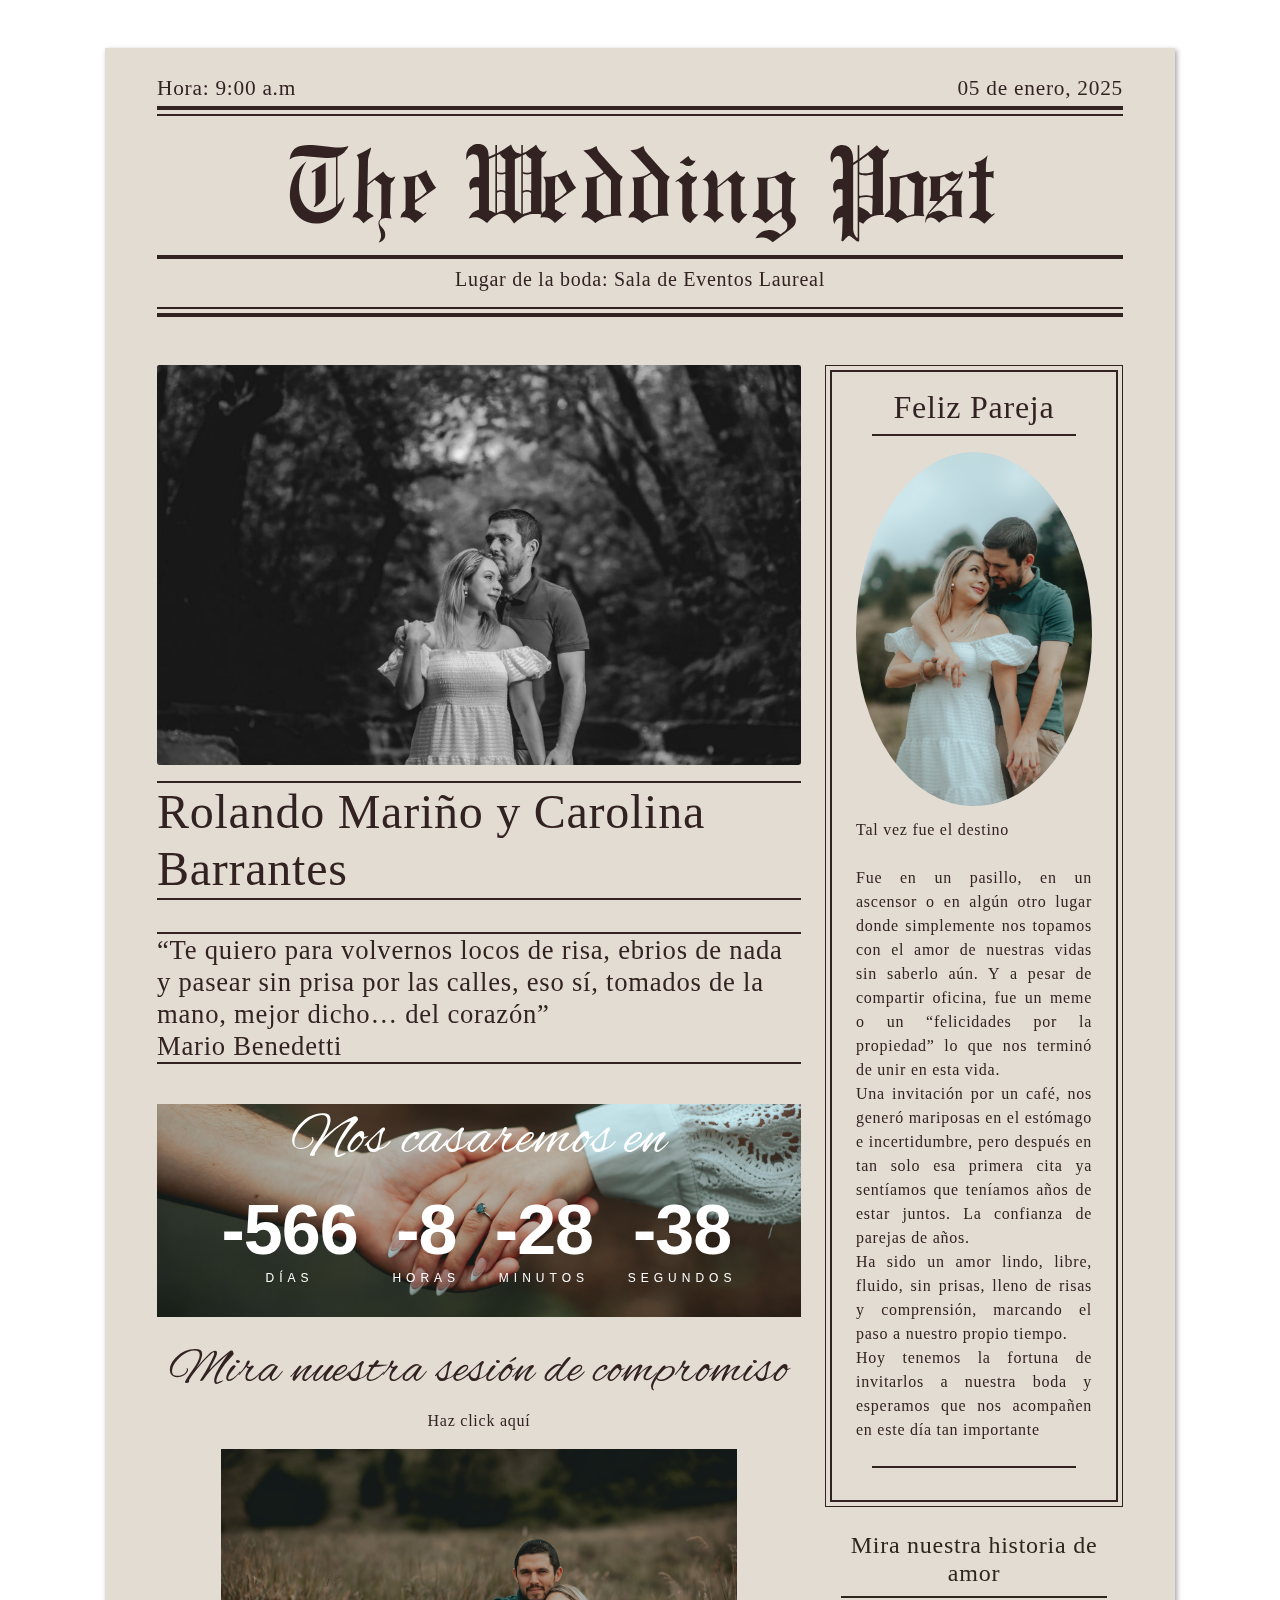
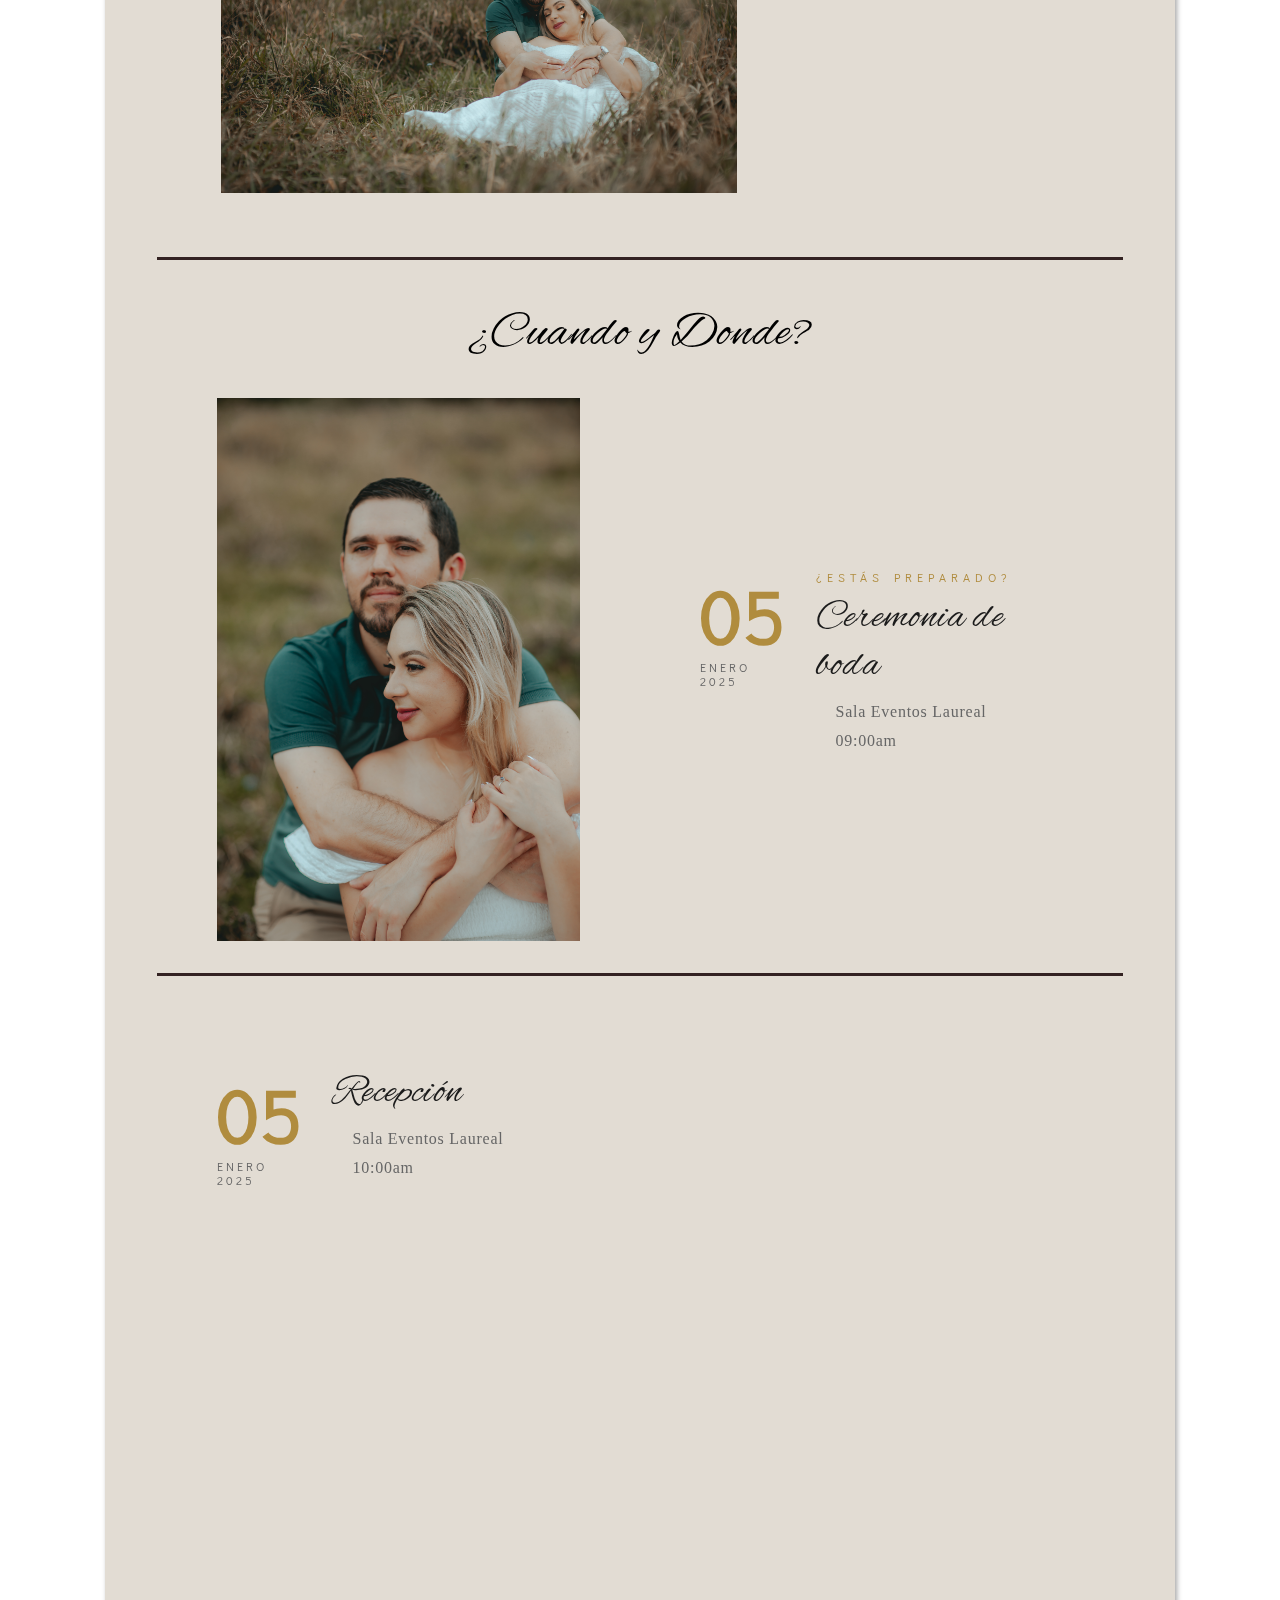
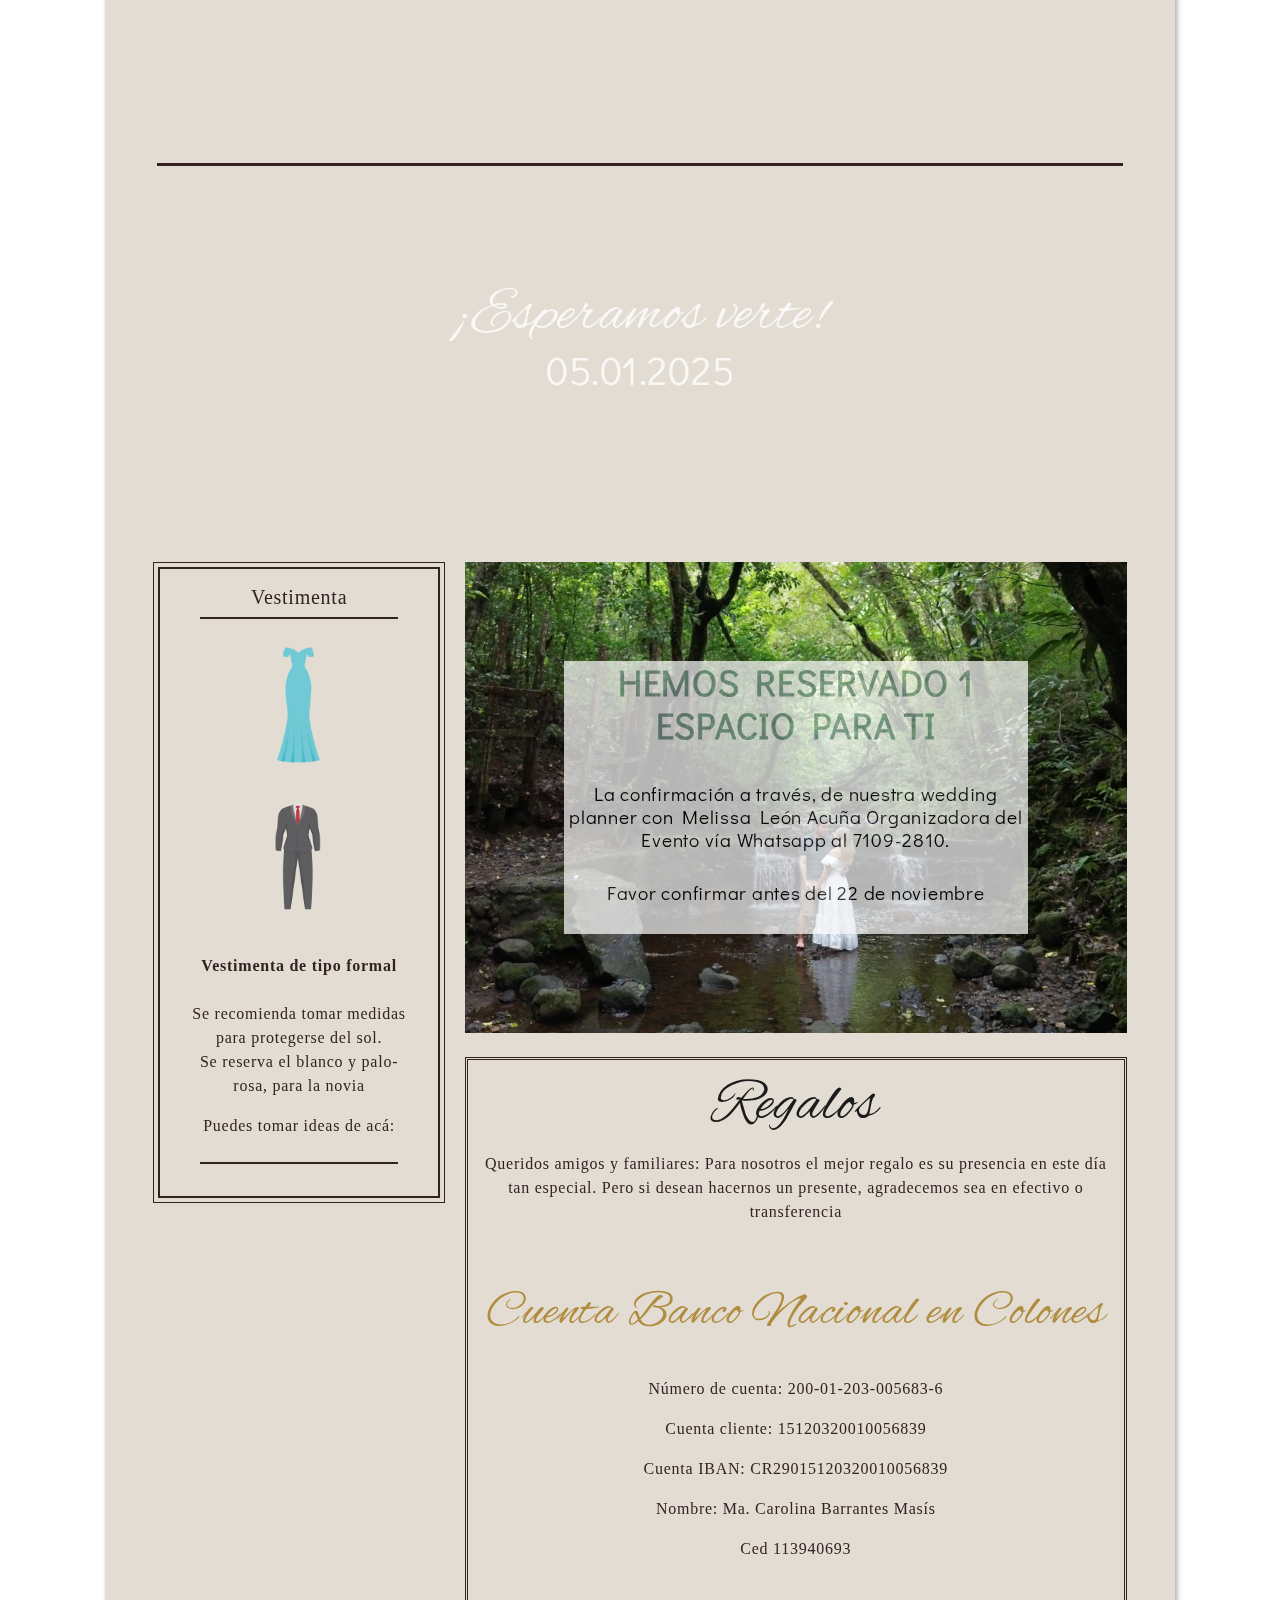
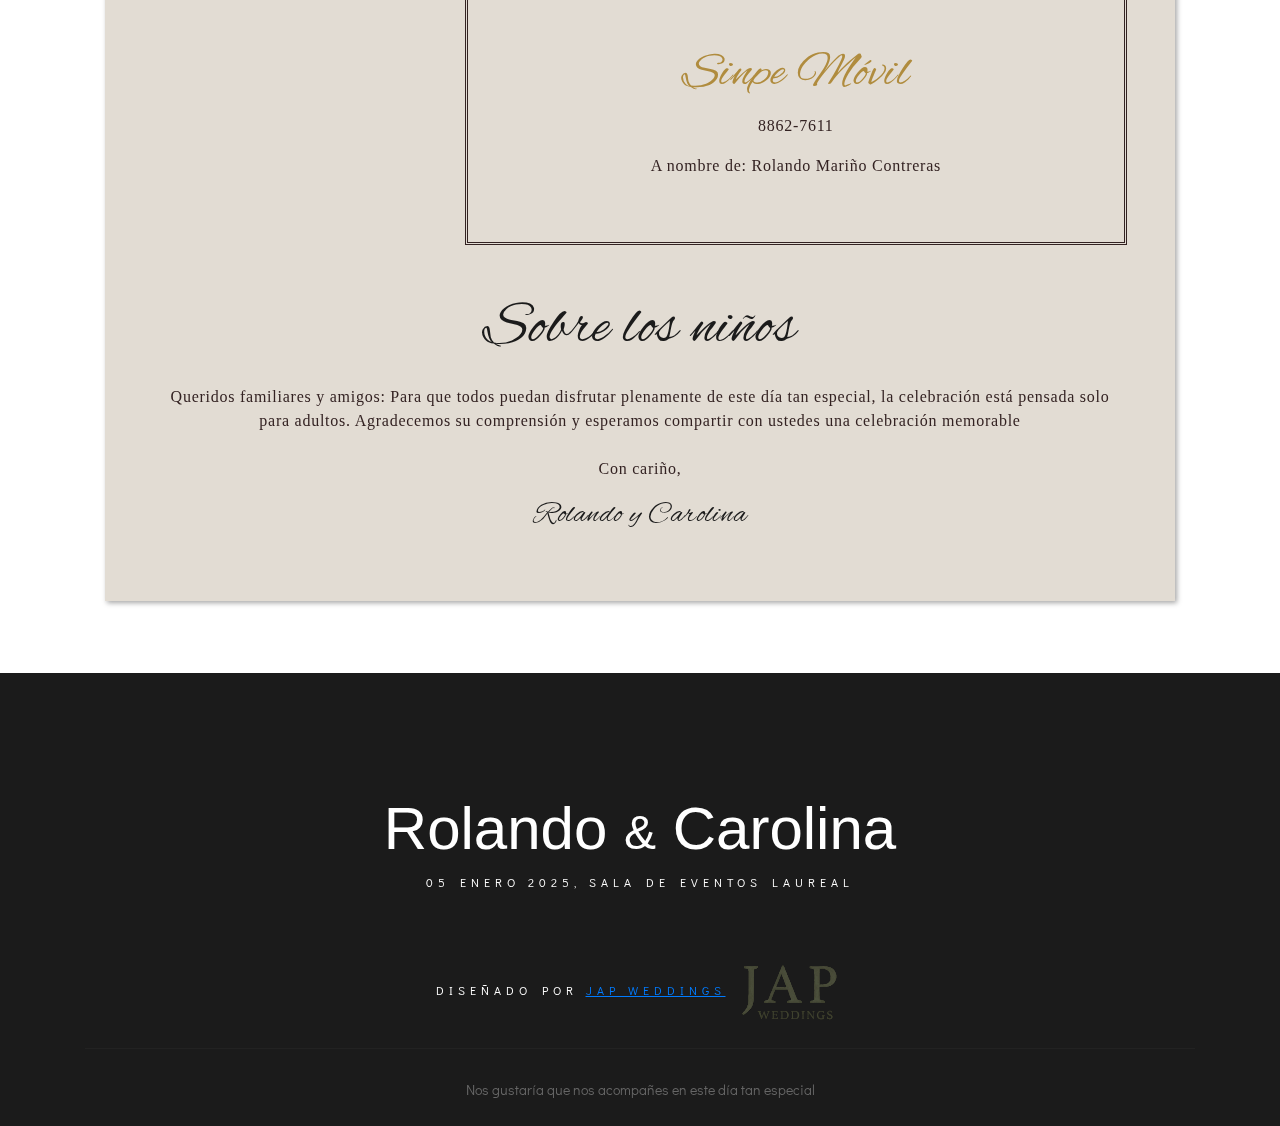
==== commit fcc5b278: "Cambios" ====
--- a/index.html
+++ b/index.html
@@ -28,9 +28,11 @@
 
 	<!-- Preloader -->
     <div class="preloader">
-        <div class="lds-heart">
-            <div></div>
-        </div>
+        <div class="phone">
+		</div>
+		<div class="message">
+		  Gira tu teléfono!
+		</div>
     </div>
 
 	<div class="container mt-5" style="max-width:1100px;">
@@ -92,7 +94,7 @@
 
 						<div class="col-lg-12 mb-4">
 							<div class="card mt-3 mt-lg-0 border-0"
-								style="background-image:url('images/foto_de_portada.jpg'); background-size:cover; background-position:center; border-radius:.15em; min-height:400px; mix-blend-mode:luminosity;">
+								style="background-image:url('images/cambio1.jpg'); background-size:cover; background-position:center; border-radius:.15em; min-height:400px">
 
 							</div>
 							<h1 class="text-left mt-3 mb-n2 display-1"
@@ -415,7 +417,7 @@
 					<div class="row">
 						<div class="section-head col-md-12">
 							<h2>¡Esperamos verte!</h2>
-							<h1>07.12.2024</h1>
+							<h1>05.01.2025</h1>
 						</div>
 					</div>
 				</div>
@@ -429,7 +431,7 @@
 					<div class="card rounded-0 p-1" style="background-color:transparent; border:1px solid;">
 						<div class="py-3 px-4 h-100 text-justify" style="border:2px solid;">
 							<h1 class="text-center pb-2 mx-3 mb-3"
-								style="font-size:24pt; font-family:Serif; border-bottom:2px solid;">Vestimenta</h1>
+								style="font-size:15pt; font-family:Serif; border-bottom:2px solid;">Vestimenta</h1>
 							<div style="text-align: center;">
 								<img src="images/vestidos.png" alt="" class="fotoCirculo" style="width: 60%;">
 								<p> <b>Vestimenta de tipo formal</b><br>
@@ -526,7 +528,7 @@
 		
 							<h2 class="section-title">Sobre los niños</h6>
 								<p>Queridos familiares y amigos: Para que todos puedan disfrutar plenamente de este día tan especial, la celebración está pensada solo para adultos.
-									Agradecemos su comprensión y esperamos compartir con ustedes una velada memorable
+									Agradecemos su comprensión y esperamos compartir con ustedes una celebración memorable
 									<br><br>Con cariño,
 									<br>
 								</p>
--- a/styles/style2.css
+++ b/styles/style2.css
@@ -2,7 +2,7 @@
 .preloader{
     width: 100%;
     height: 100%;
-    background: #fff;
+    background: #000000;
     position: fixed;
     top: 0;
     left: 0;
@@ -11,8 +11,42 @@
     align-items: center;
     justify-content: center;
   }
+
+  .phone {
+    height: 50px;
+    width: 100px;
+    border: 3px solid white;
+    border-radius: 10px;
+    animation: rotate 1.5s ease-in-out infinite alternate;
+    /* display: none; */
+  }
+  
+  .message {
+    color: white;
+    font-size: 1em;
+    margin-top: 40px;
+    /* display: none; */
+  }
+  
+  @keyframes rotate {
+    0% {
+          transform: rotate(-90deg)
+      }
+      50% {
+          transform: rotate(0deg)
+      }
+      100% {
+          transform: rotate(0deg)
+      }
+  }
+  
+  @media only screen and (max-device-width: 812px) and (orientation: landscape) {
+    .phone, .message {
+      display: block;
+    }
+  }
   /* Heart */
-  .lds-heart {
+  /* .lds-heart {
     display: inline-block;
     position: relative;
     width: 64px;
@@ -45,7 +79,7 @@
   .lds-heart div:after {
     top: -17px;
     border-radius: 50% 50% 0 0;
-  }
+  } */
   @keyframes lds-heart {
     0% {
       transform: scale(0.95);
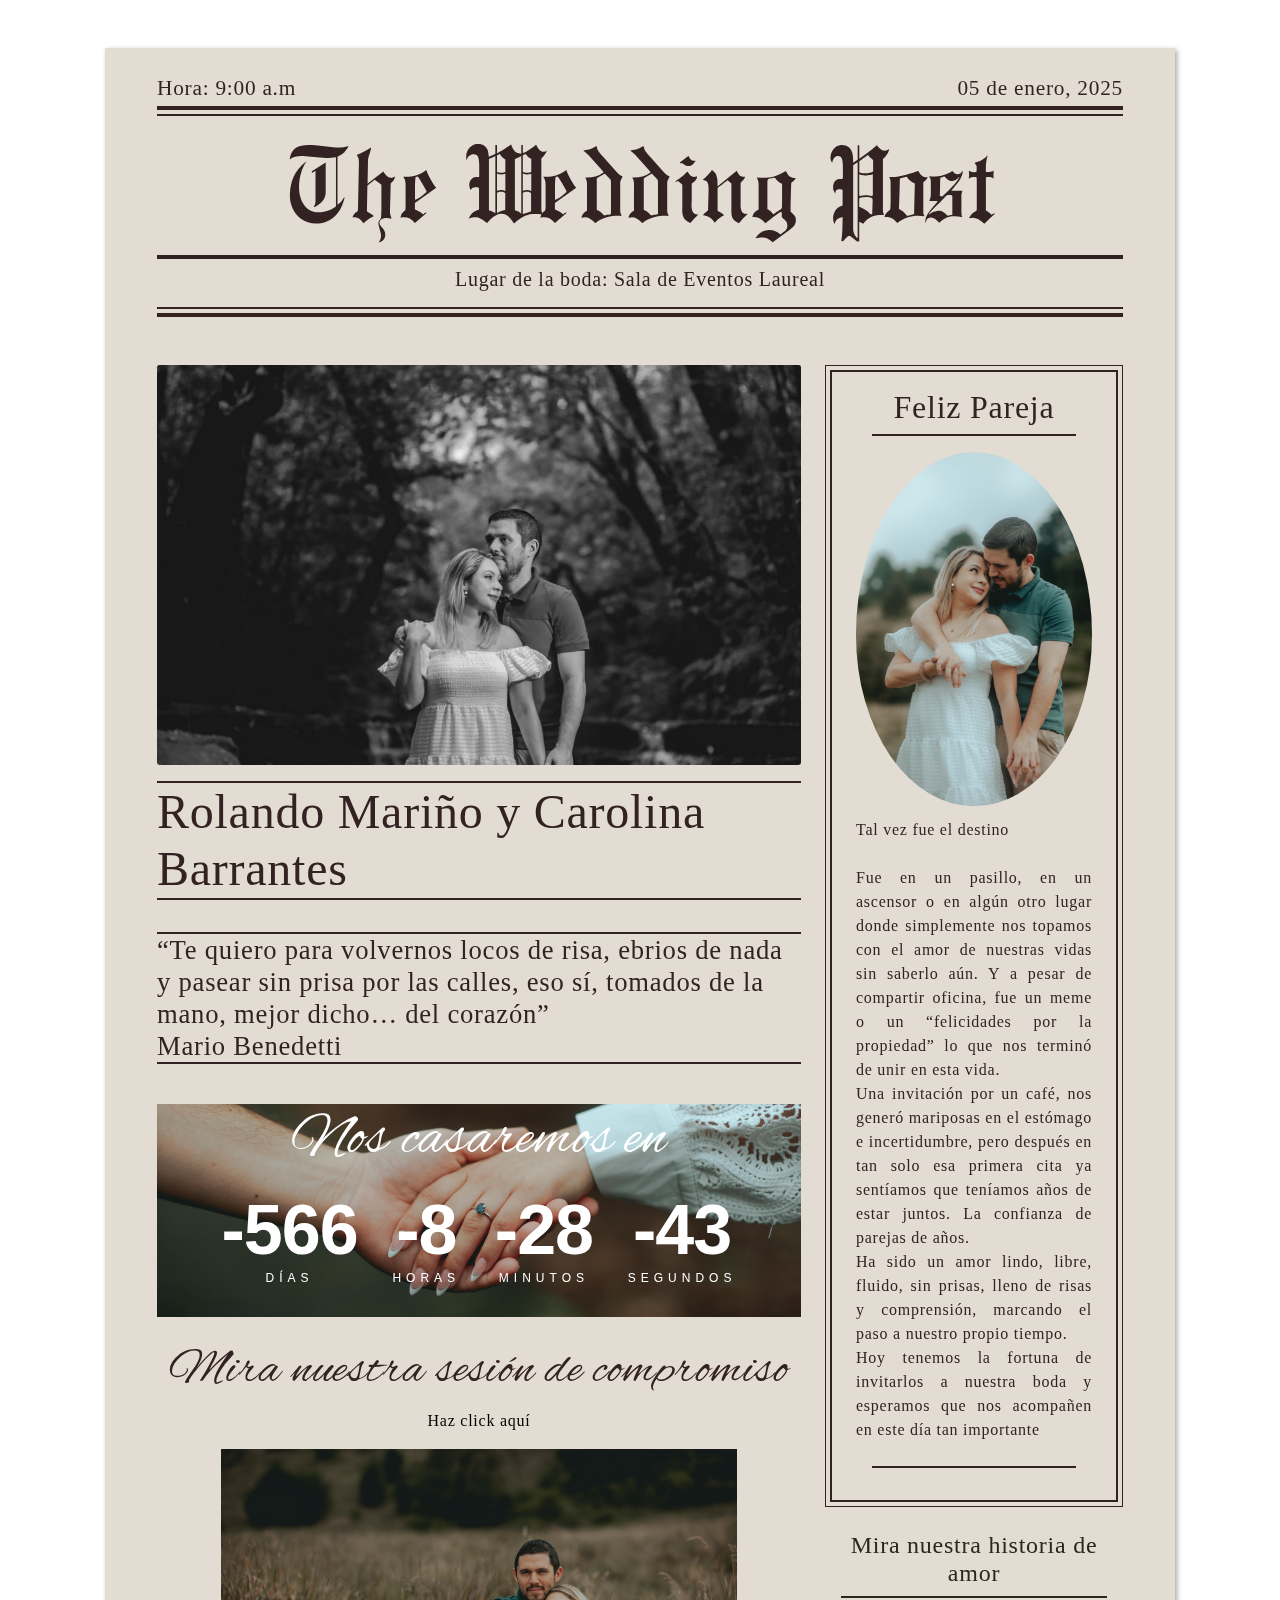
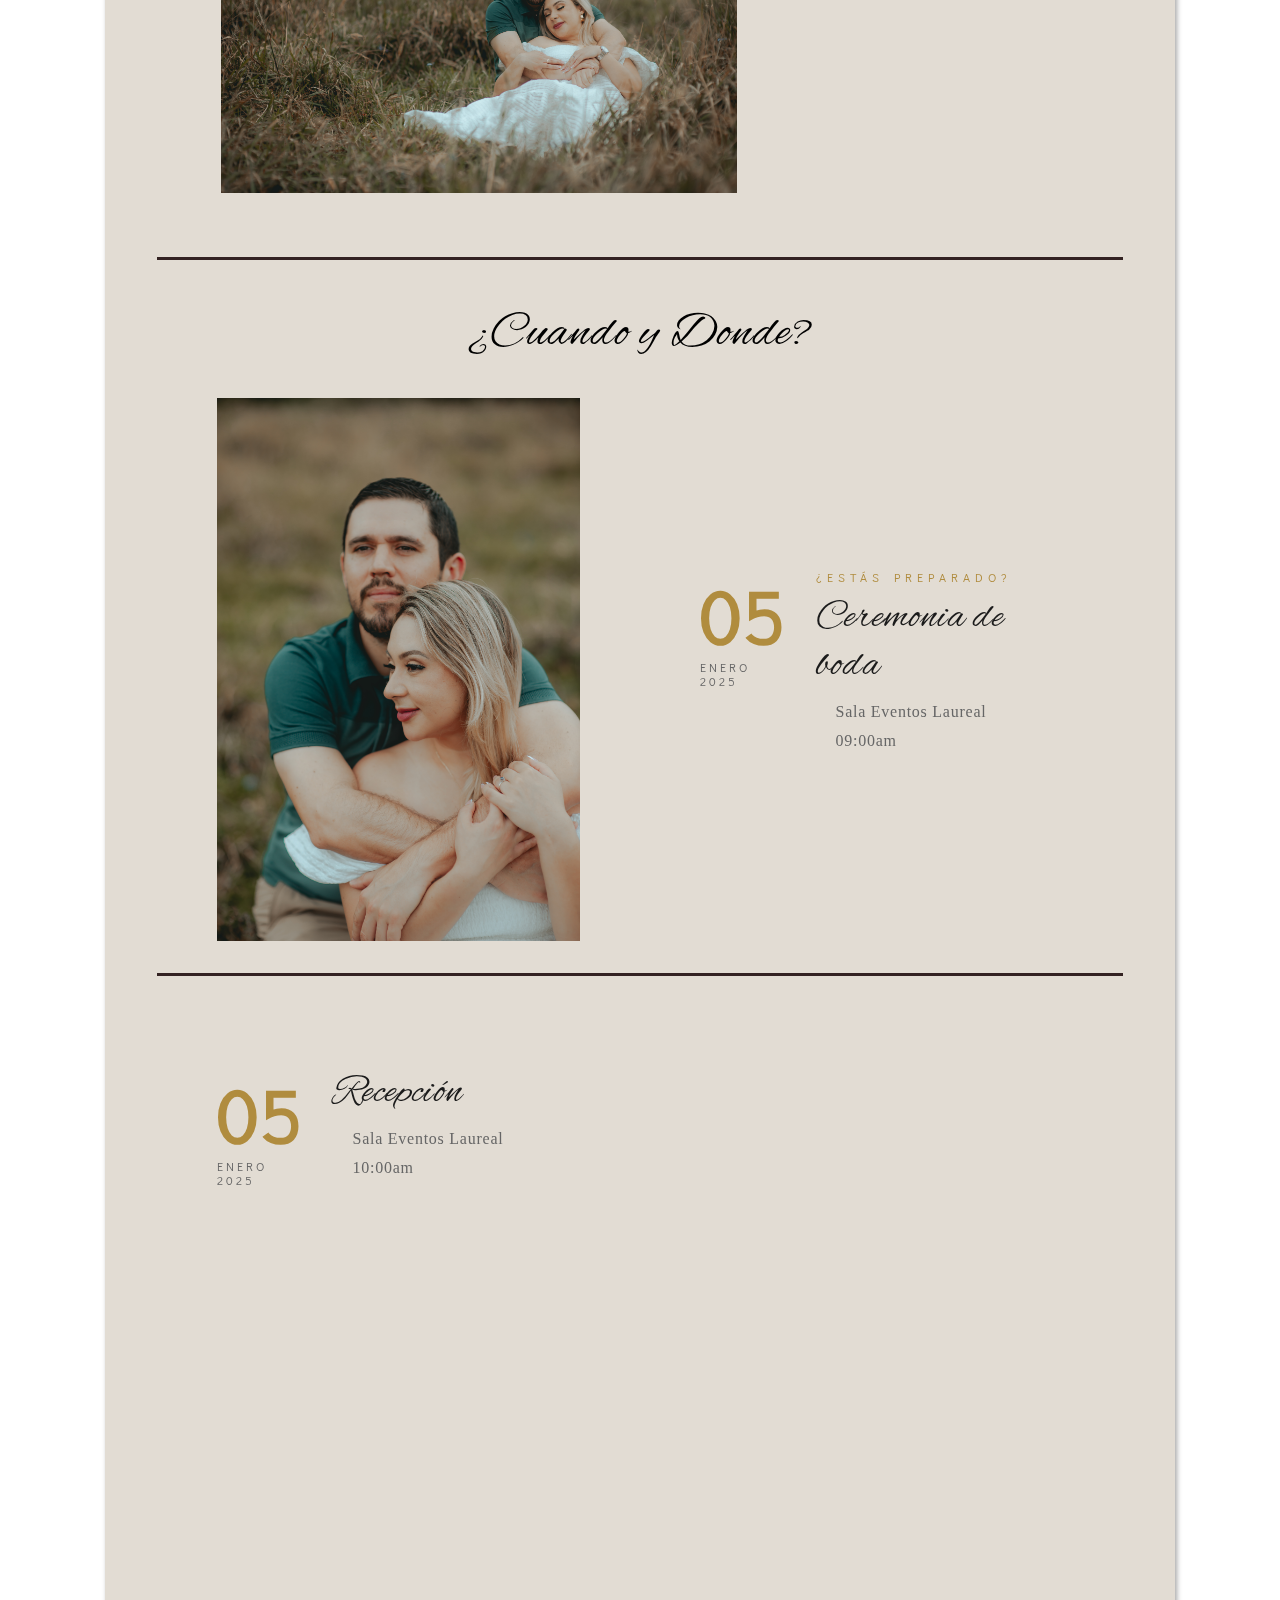
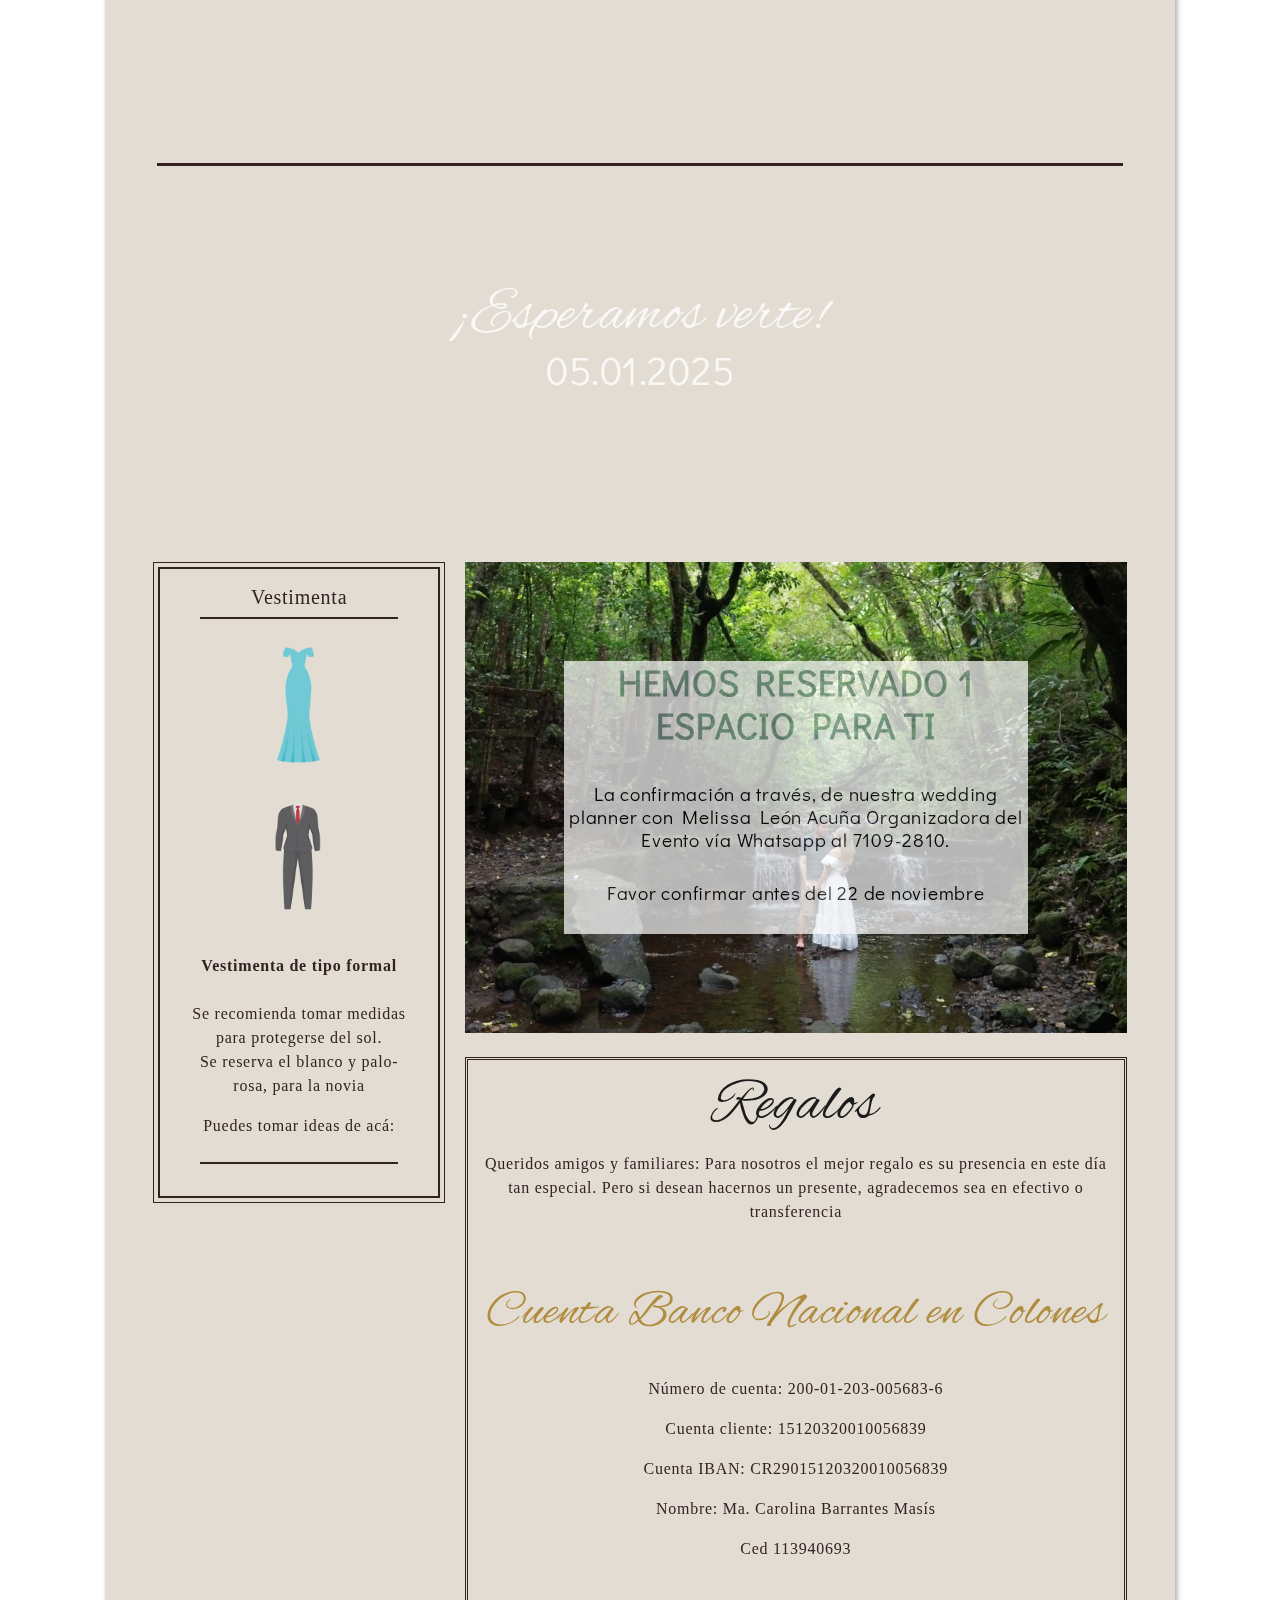
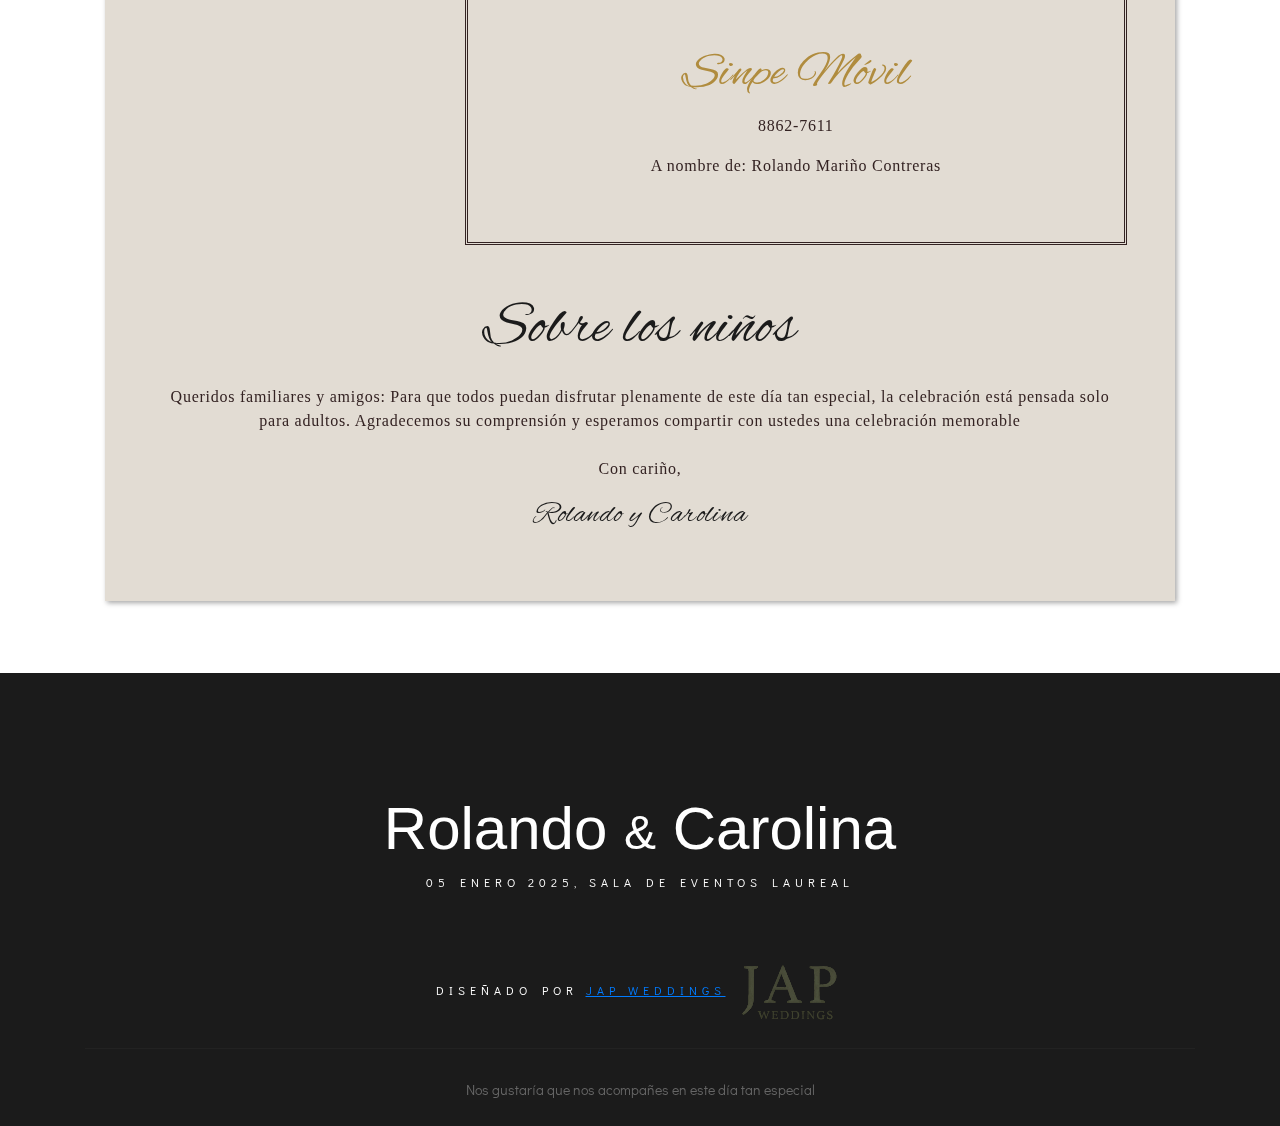
==== commit ad116ed6: "Update index.html" ====
--- a/index.html
+++ b/index.html
@@ -153,8 +153,8 @@
 
 								<h3>Mira nuestra sesión de compromiso</h3>
 								<a href=""></a>
-								<p>Haz click aquí</p>
-								<img src="images/Foto_sesión_de_compromiso.jpg" alt="" class="sesionCompromiso">
+								<a href="https://japphotocr.pixieset.com/sesindecarolinaandrolando/" style="color: black;"><p>Haz click aquí</p></a>
+								<a href="https://japphotocr.pixieset.com/sesindecarolinaandrolando/"><img src="images/Foto_sesión_de_compromiso.jpg" alt="" class="sesionCompromiso"></a>
 							</div>
 
 
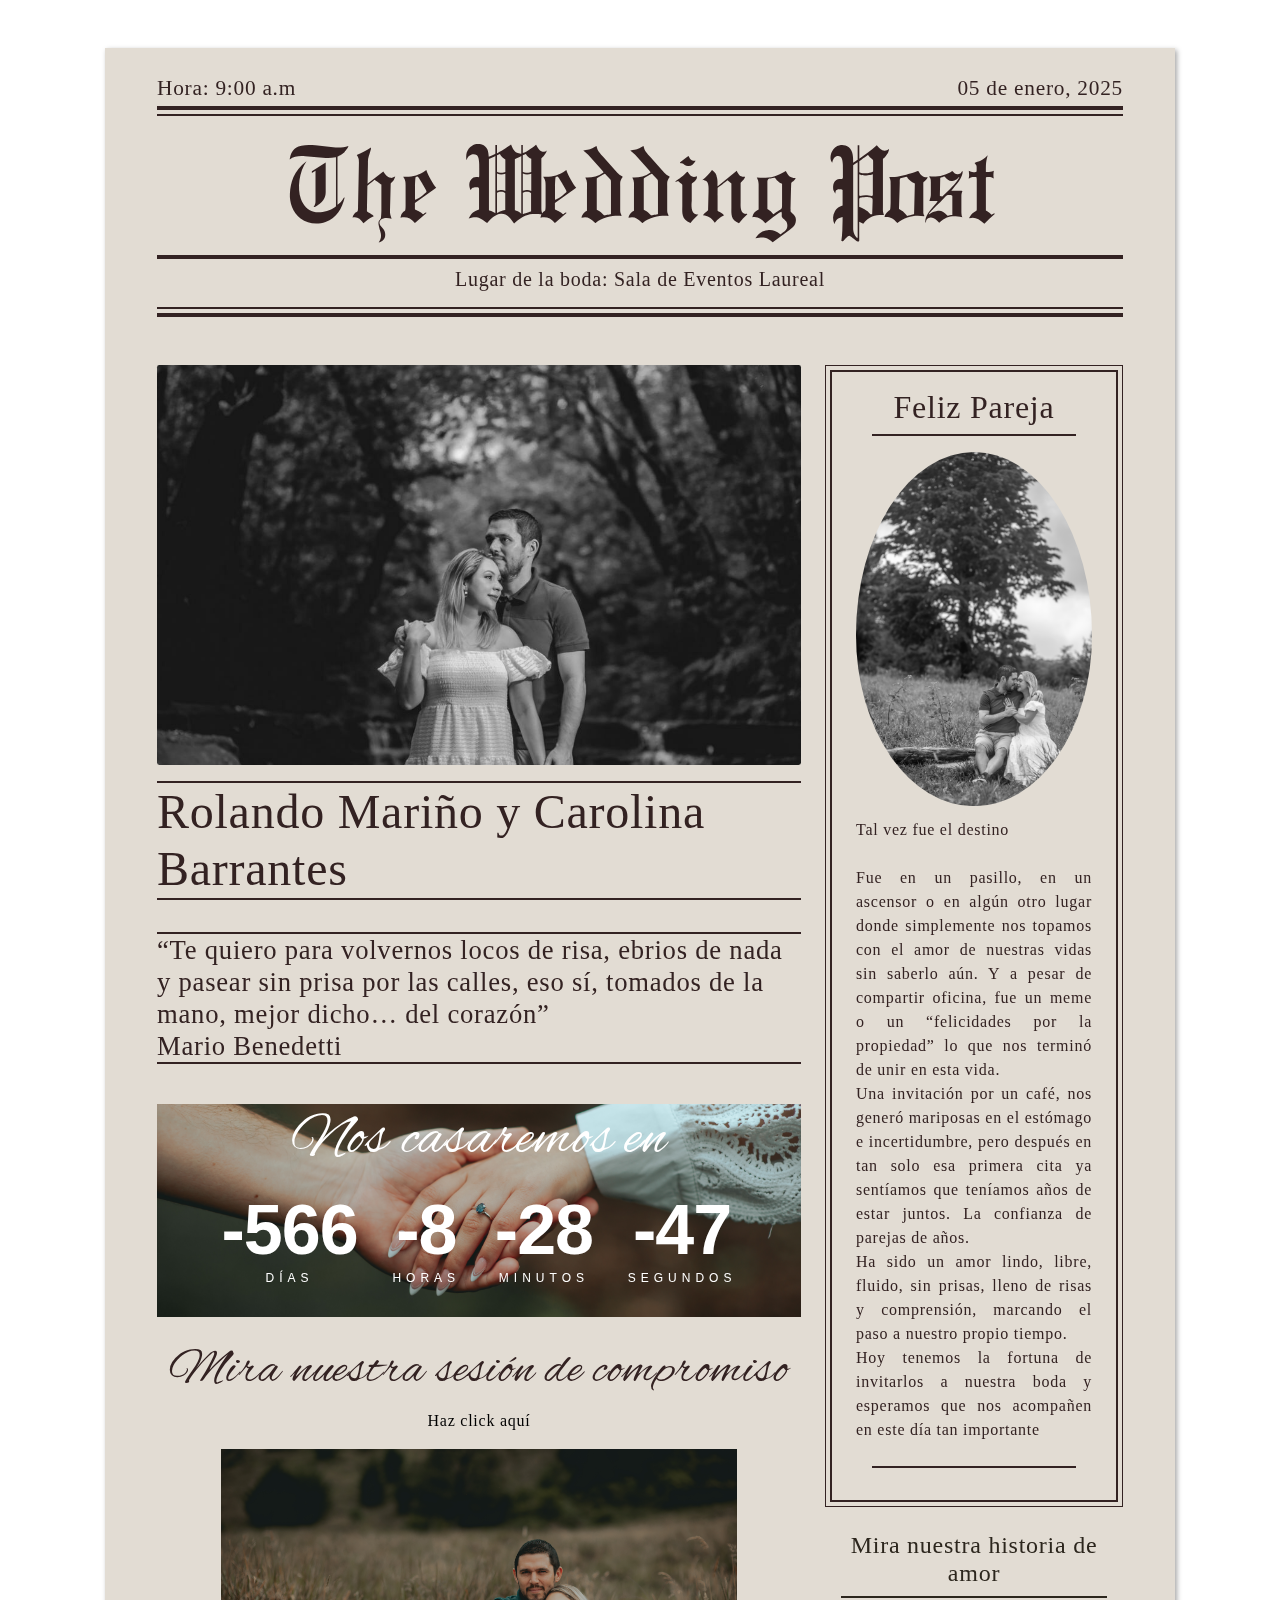
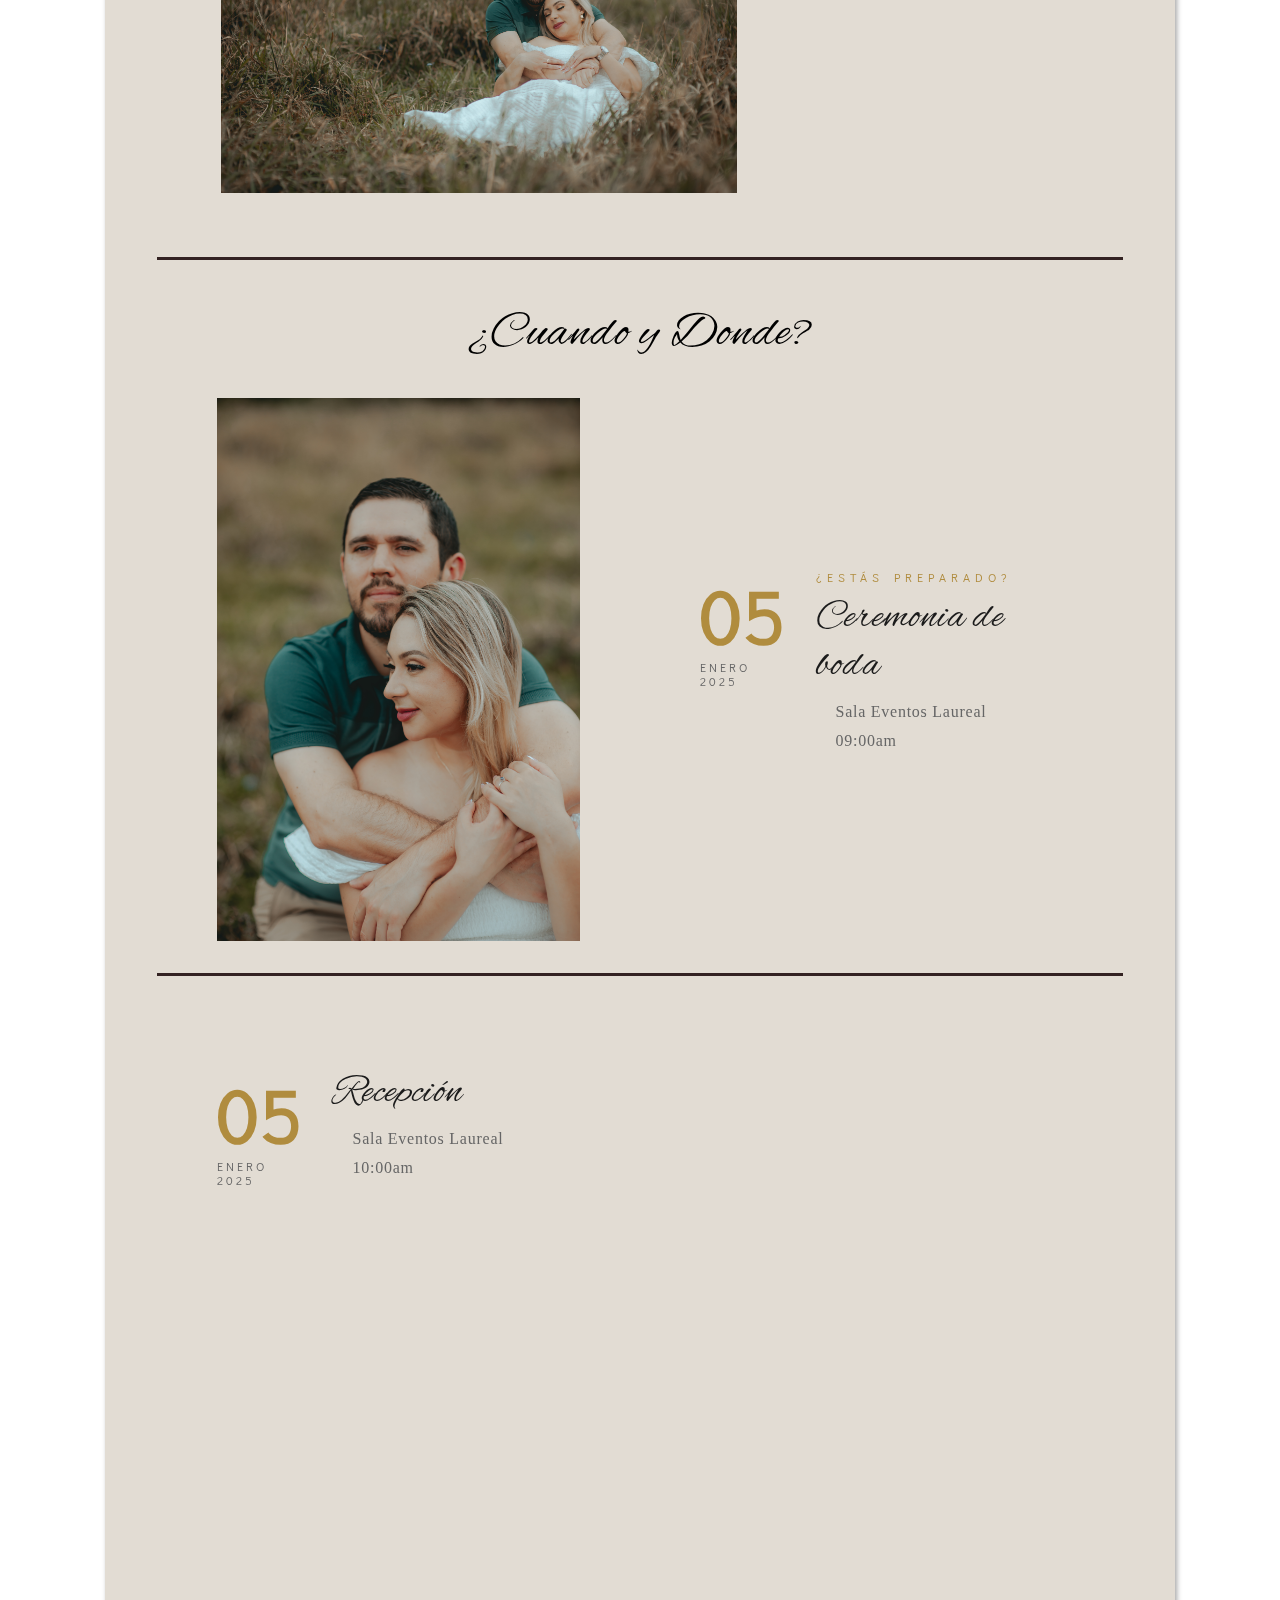
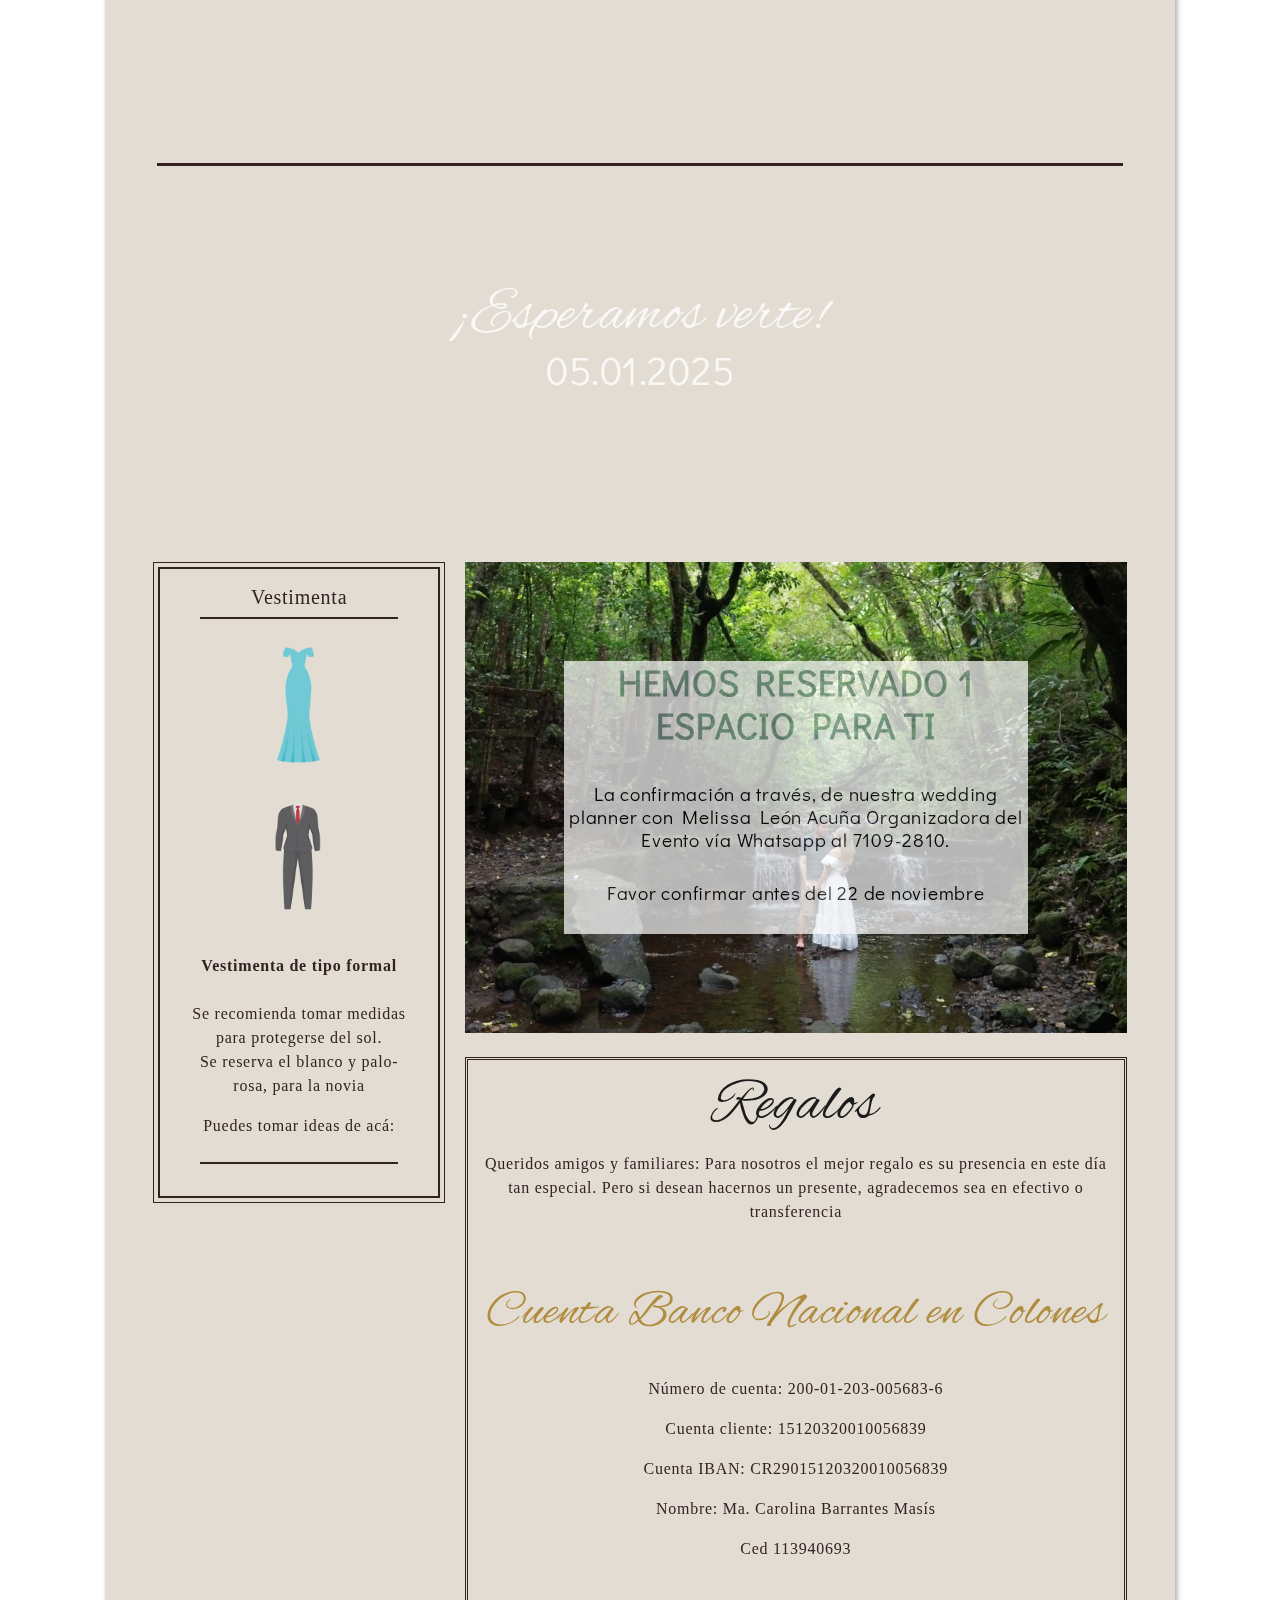
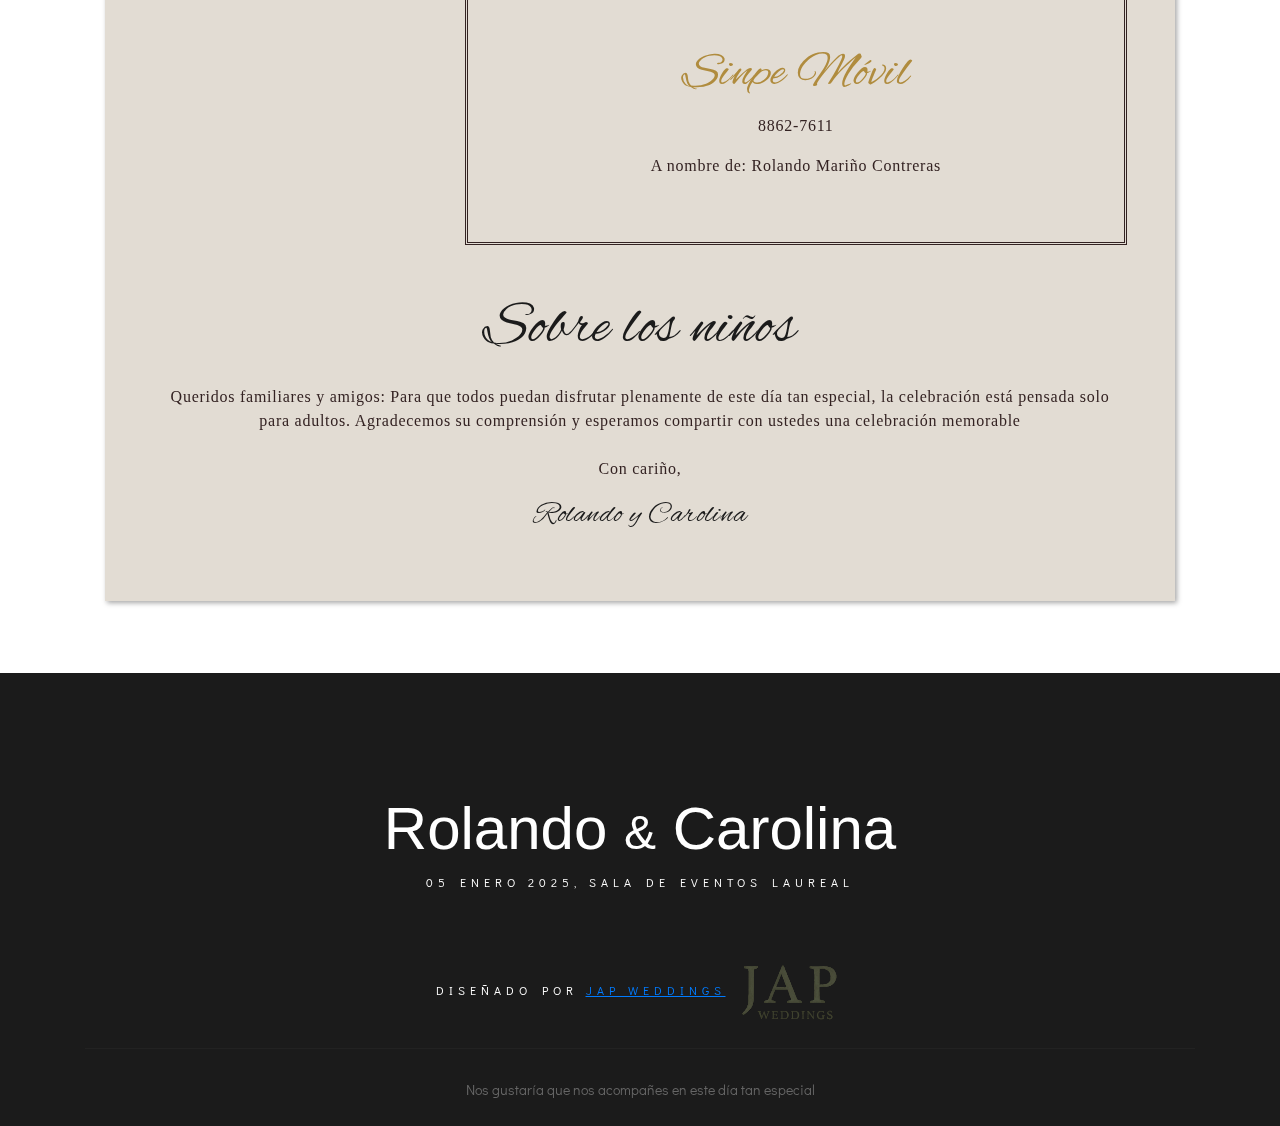
==== commit e9f9dbaf: "c" ====
--- a/index.html
+++ b/index.html
@@ -180,7 +180,7 @@
 
 
 							<div>
-								<img src="images/foto_feliz_pareja.jpg" alt="" class="fotoCirculo">
+								<img src="images/cambios2.jpeg" alt="" class="fotoCirculo">
 								<p>Tal vez fue el destino
 									<br>
 									<br>
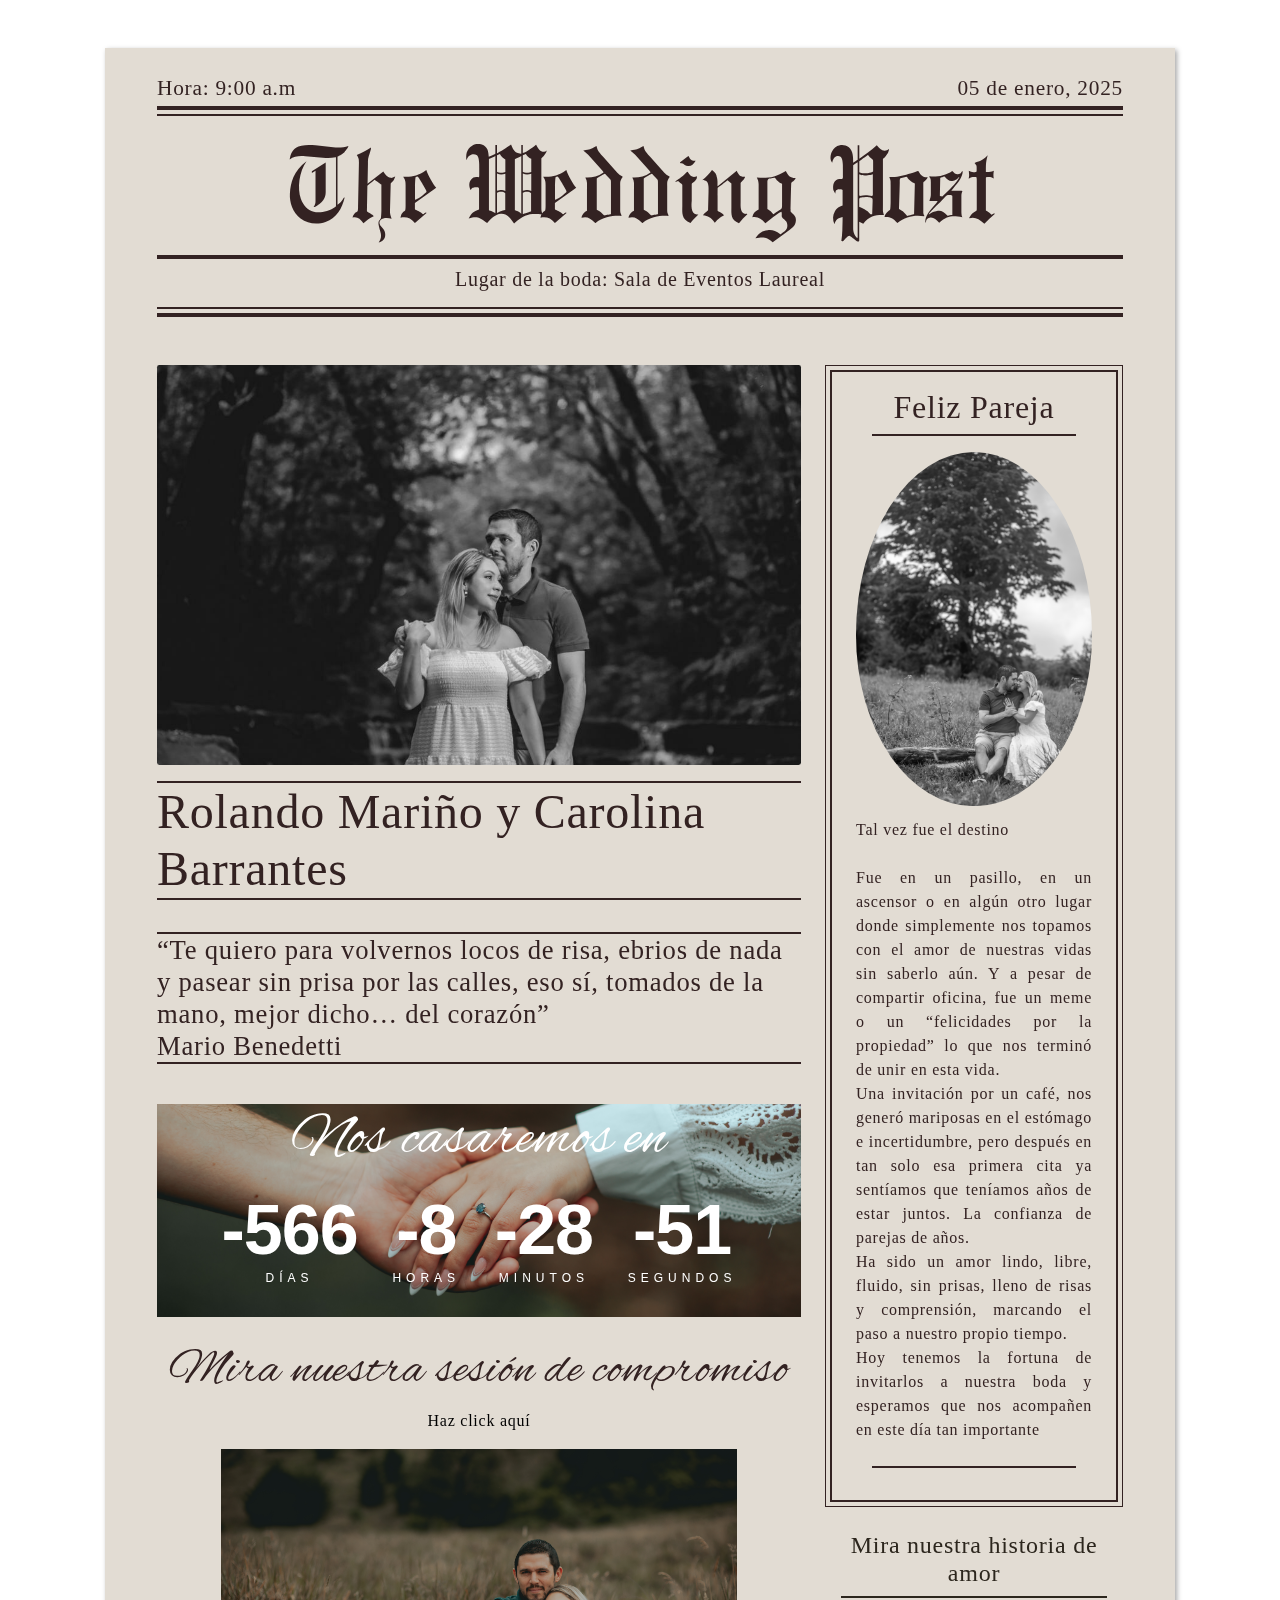
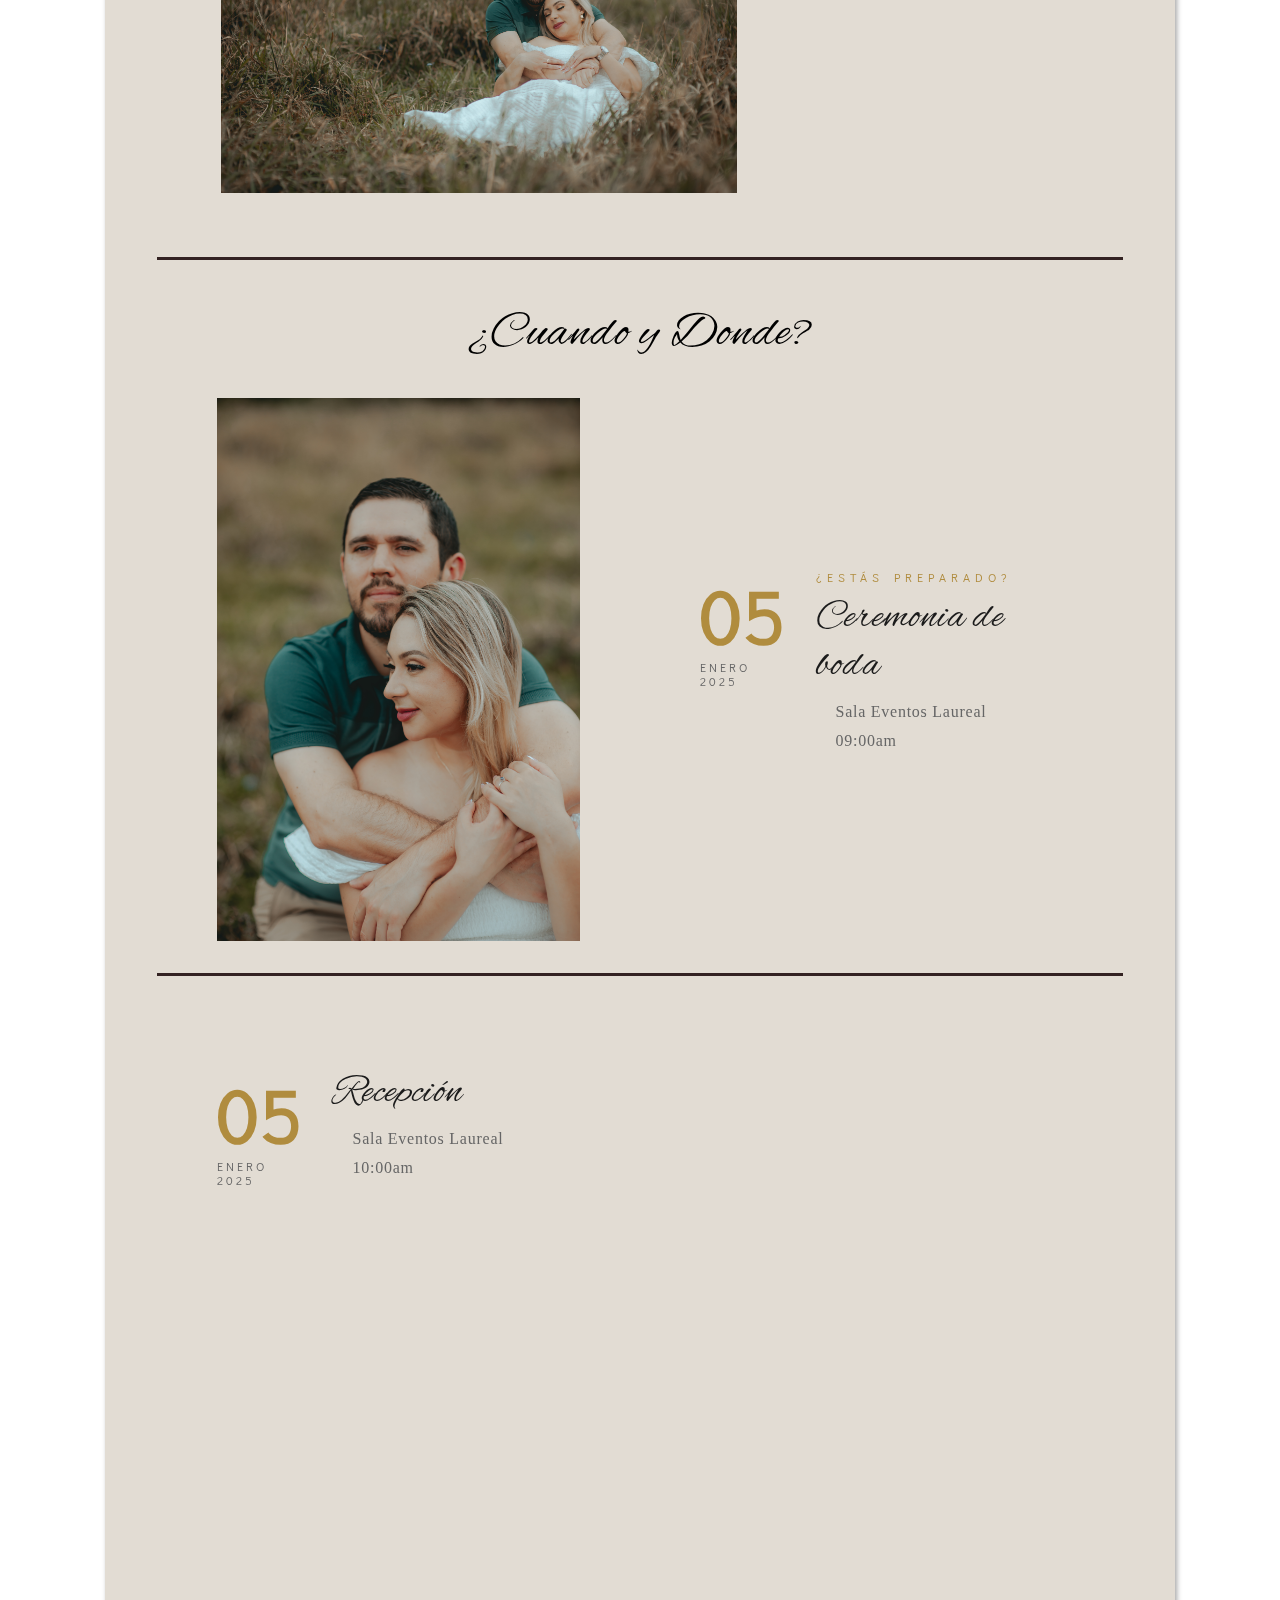
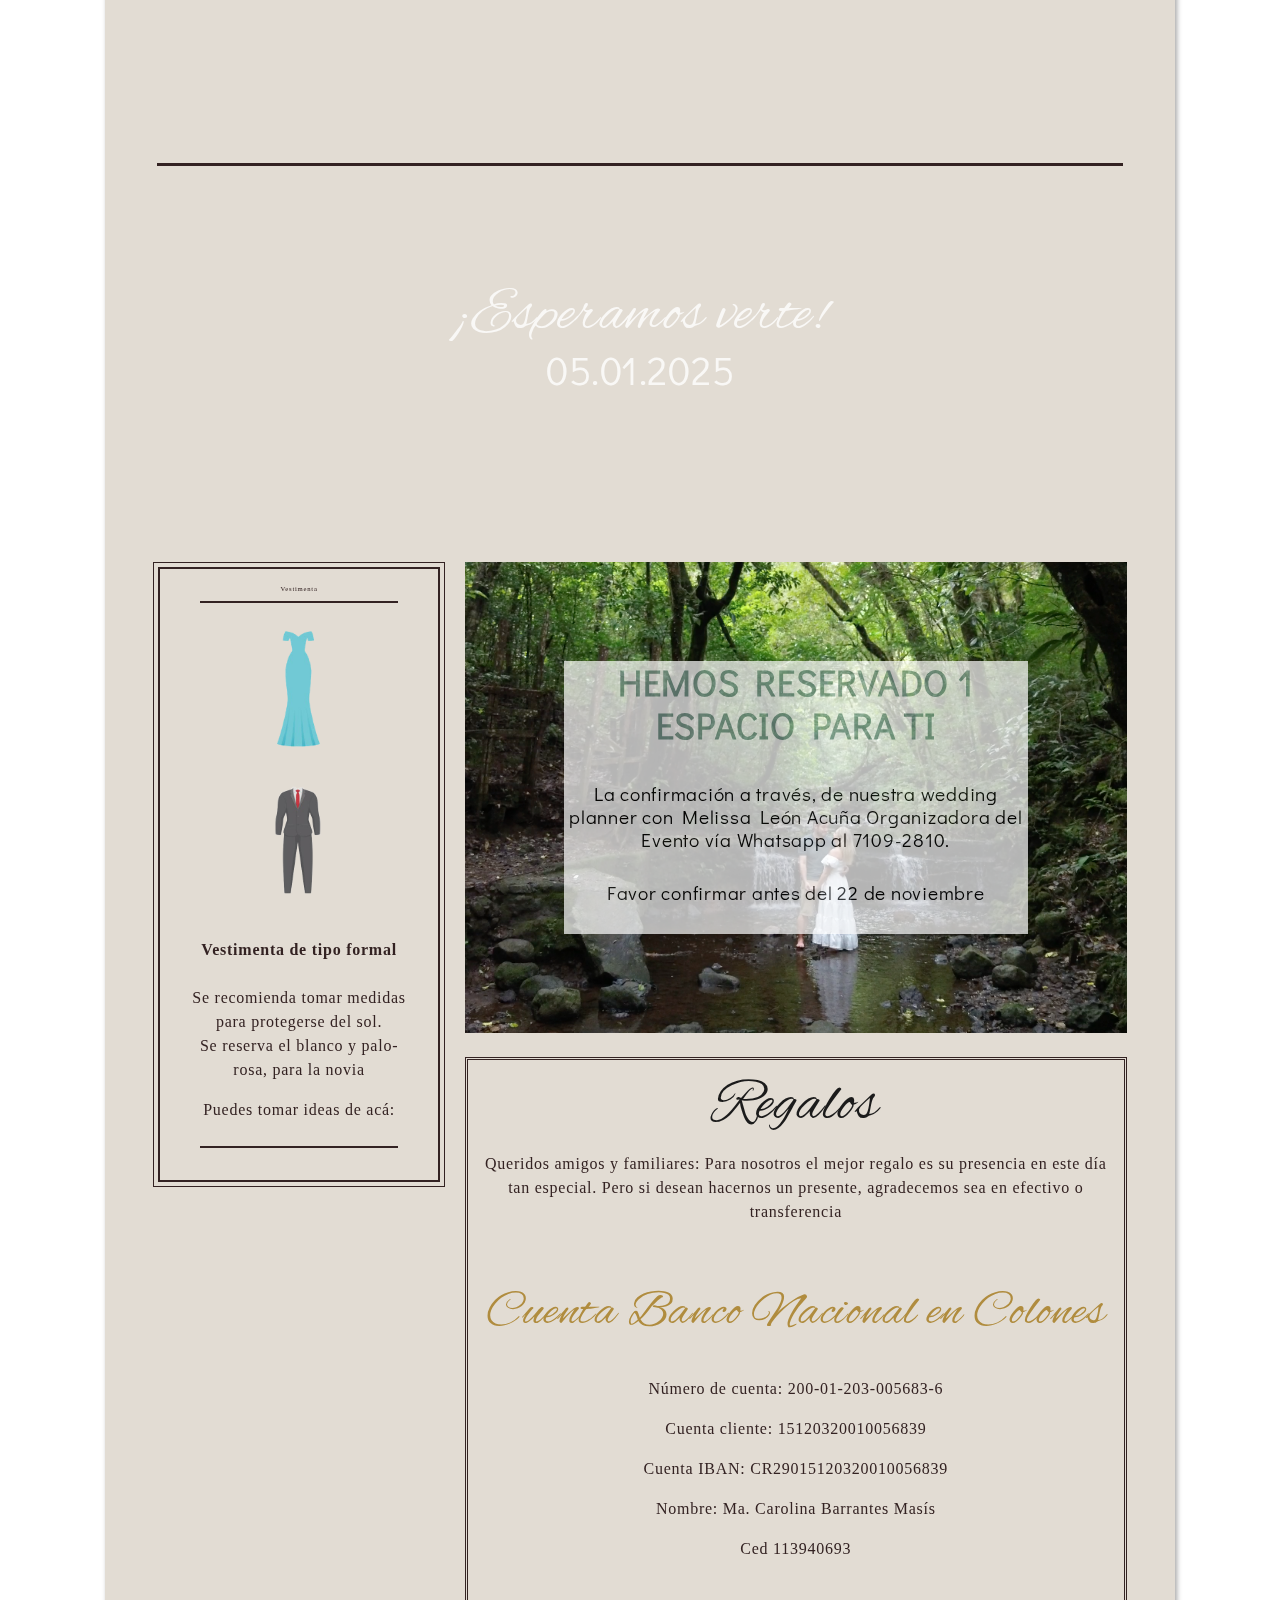
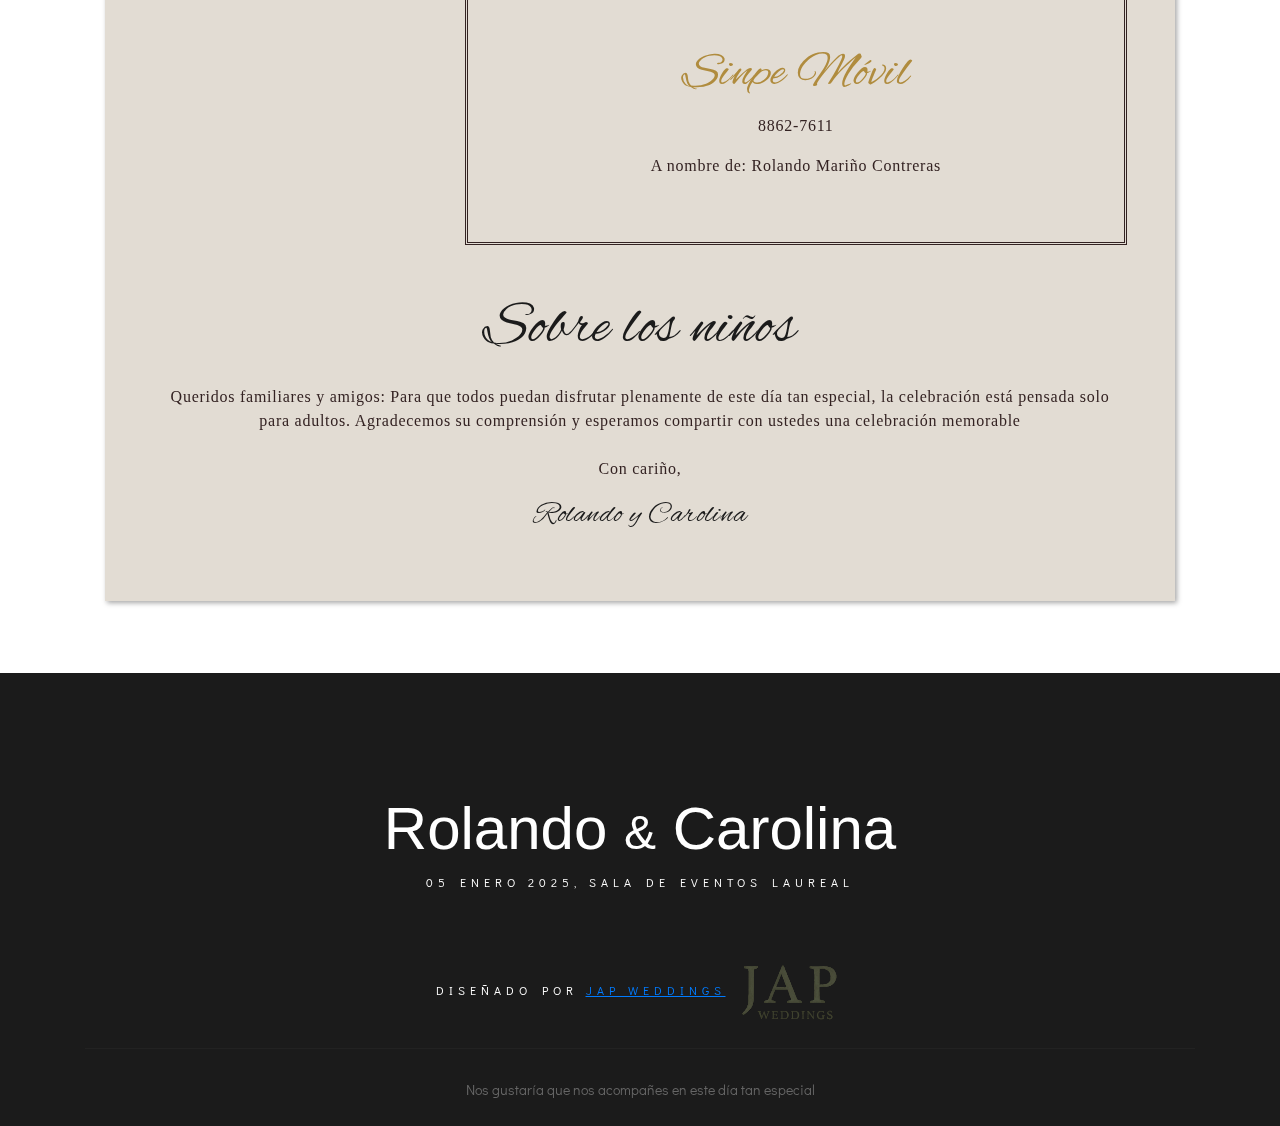
==== commit 11dca747: "Update index.html" ====
--- a/index.html
+++ b/index.html
@@ -431,7 +431,7 @@
 					<div class="card rounded-0 p-1" style="background-color:transparent; border:1px solid;">
 						<div class="py-3 px-4 h-100 text-justify" style="border:2px solid;">
 							<h1 class="text-center pb-2 mx-3 mb-3"
-								style="font-size:15pt; font-family:Serif; border-bottom:2px solid;">Vestimenta</h1>
+								style="font-size:5pt; font-family:Serif; border-bottom:2px solid;">Vestimenta</h1>
 							<div style="text-align: center;">
 								<img src="images/vestidos.png" alt="" class="fotoCirculo" style="width: 60%;">
 								<p> <b>Vestimenta de tipo formal</b><br>
@@ -602,4 +602,4 @@
 <script src="js/template.js"></script>
 
 
-</html>+</html>
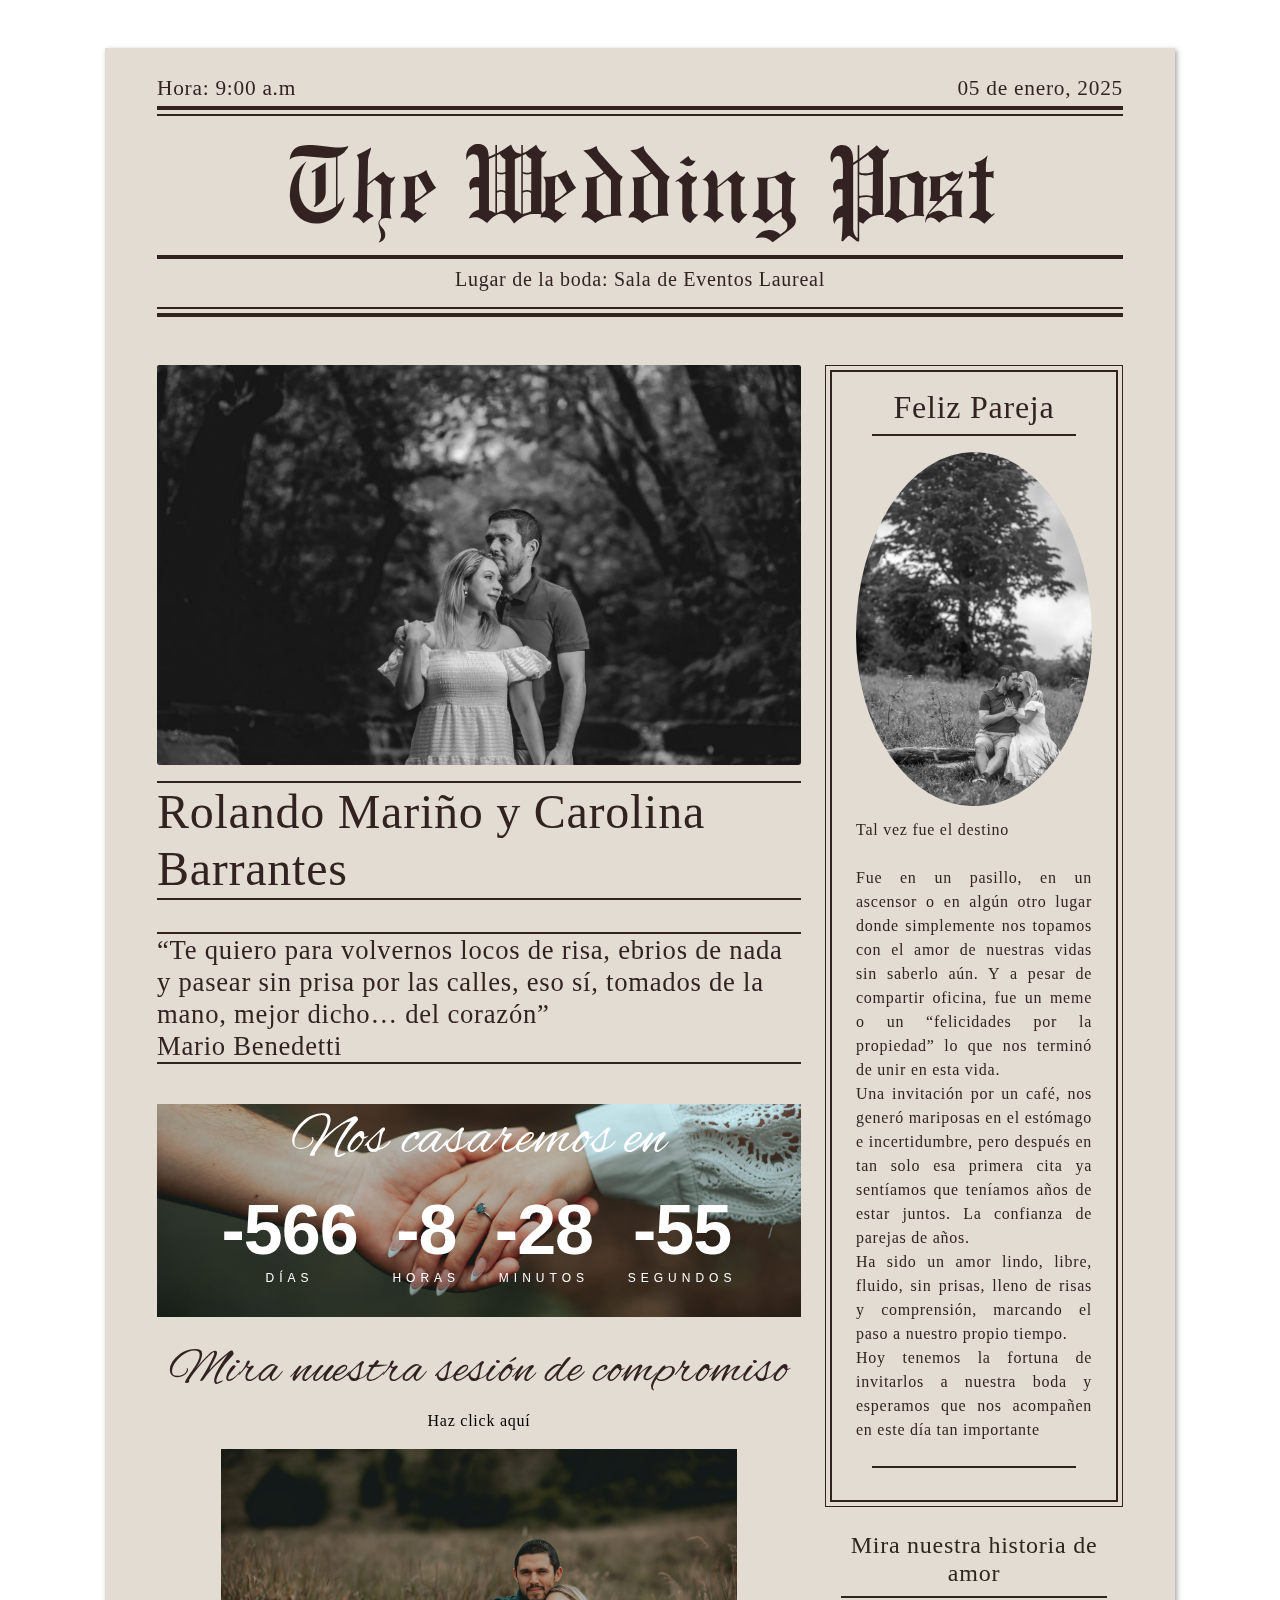
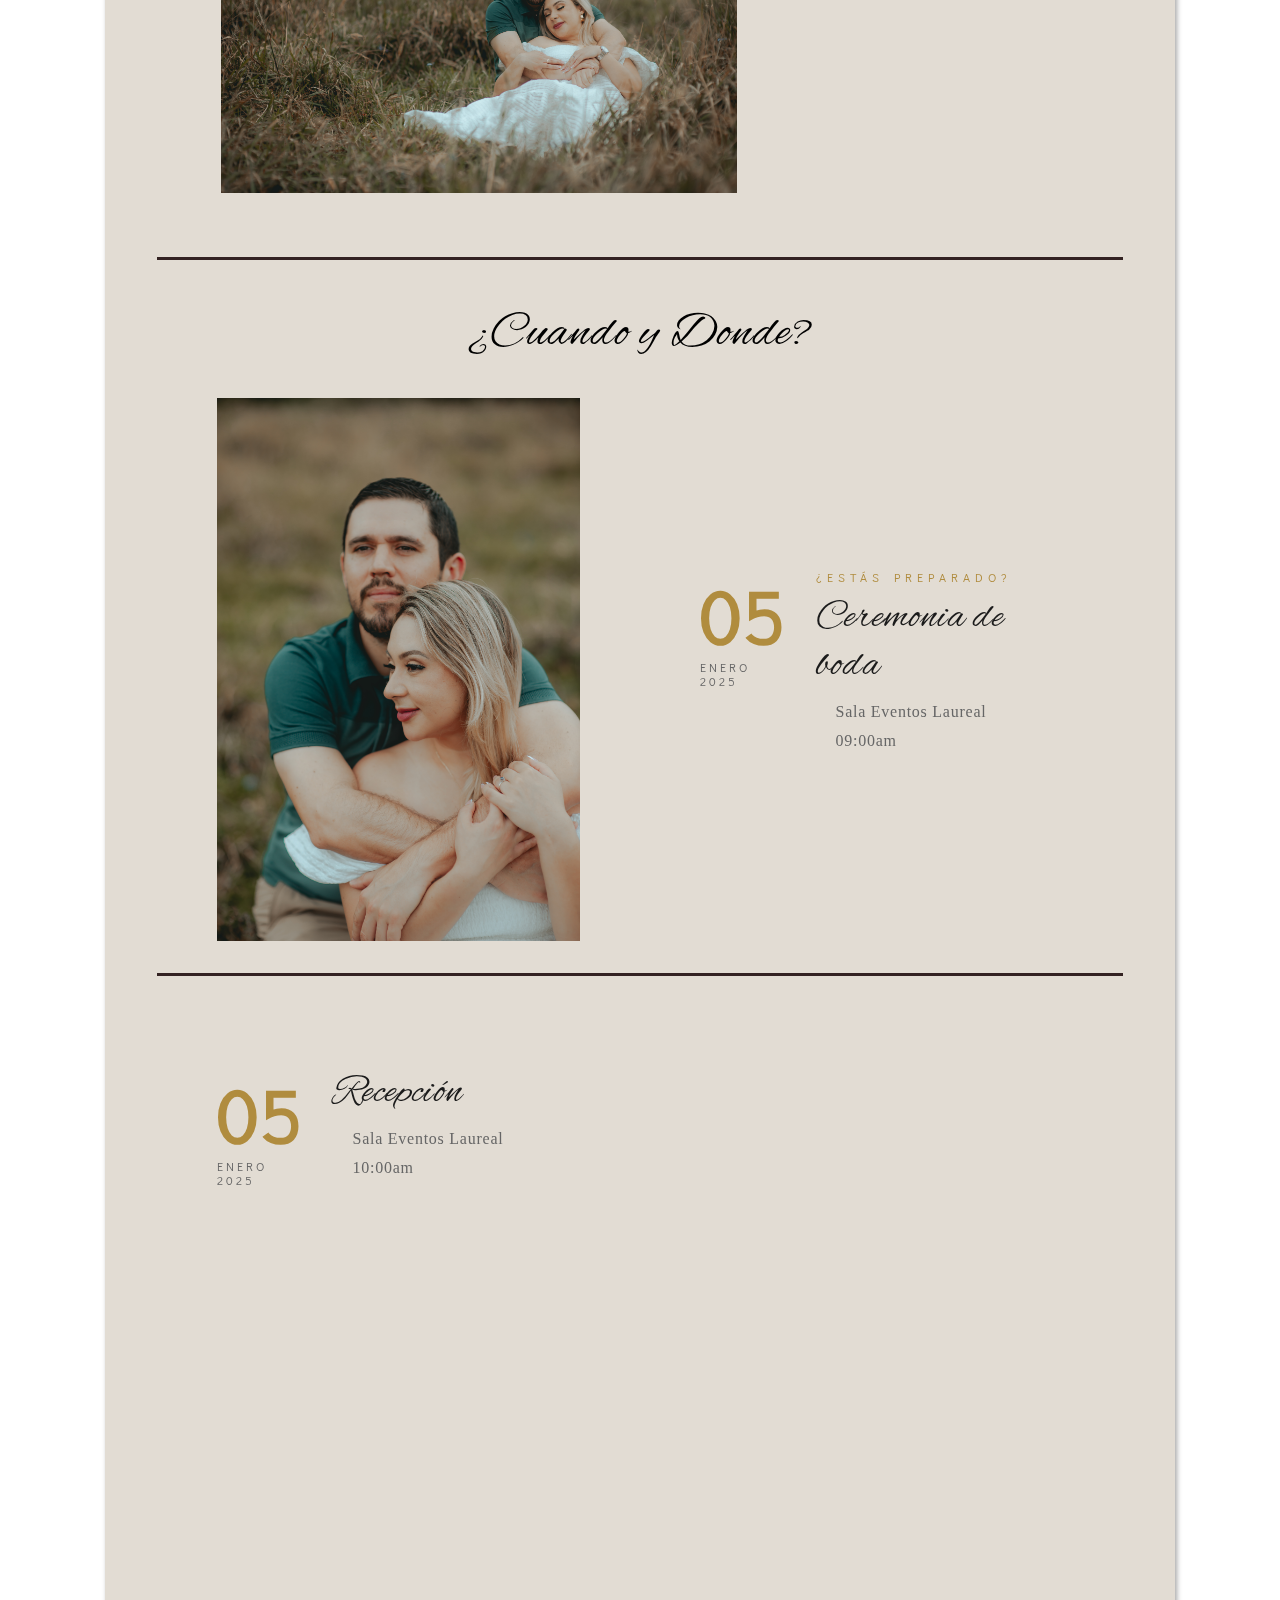
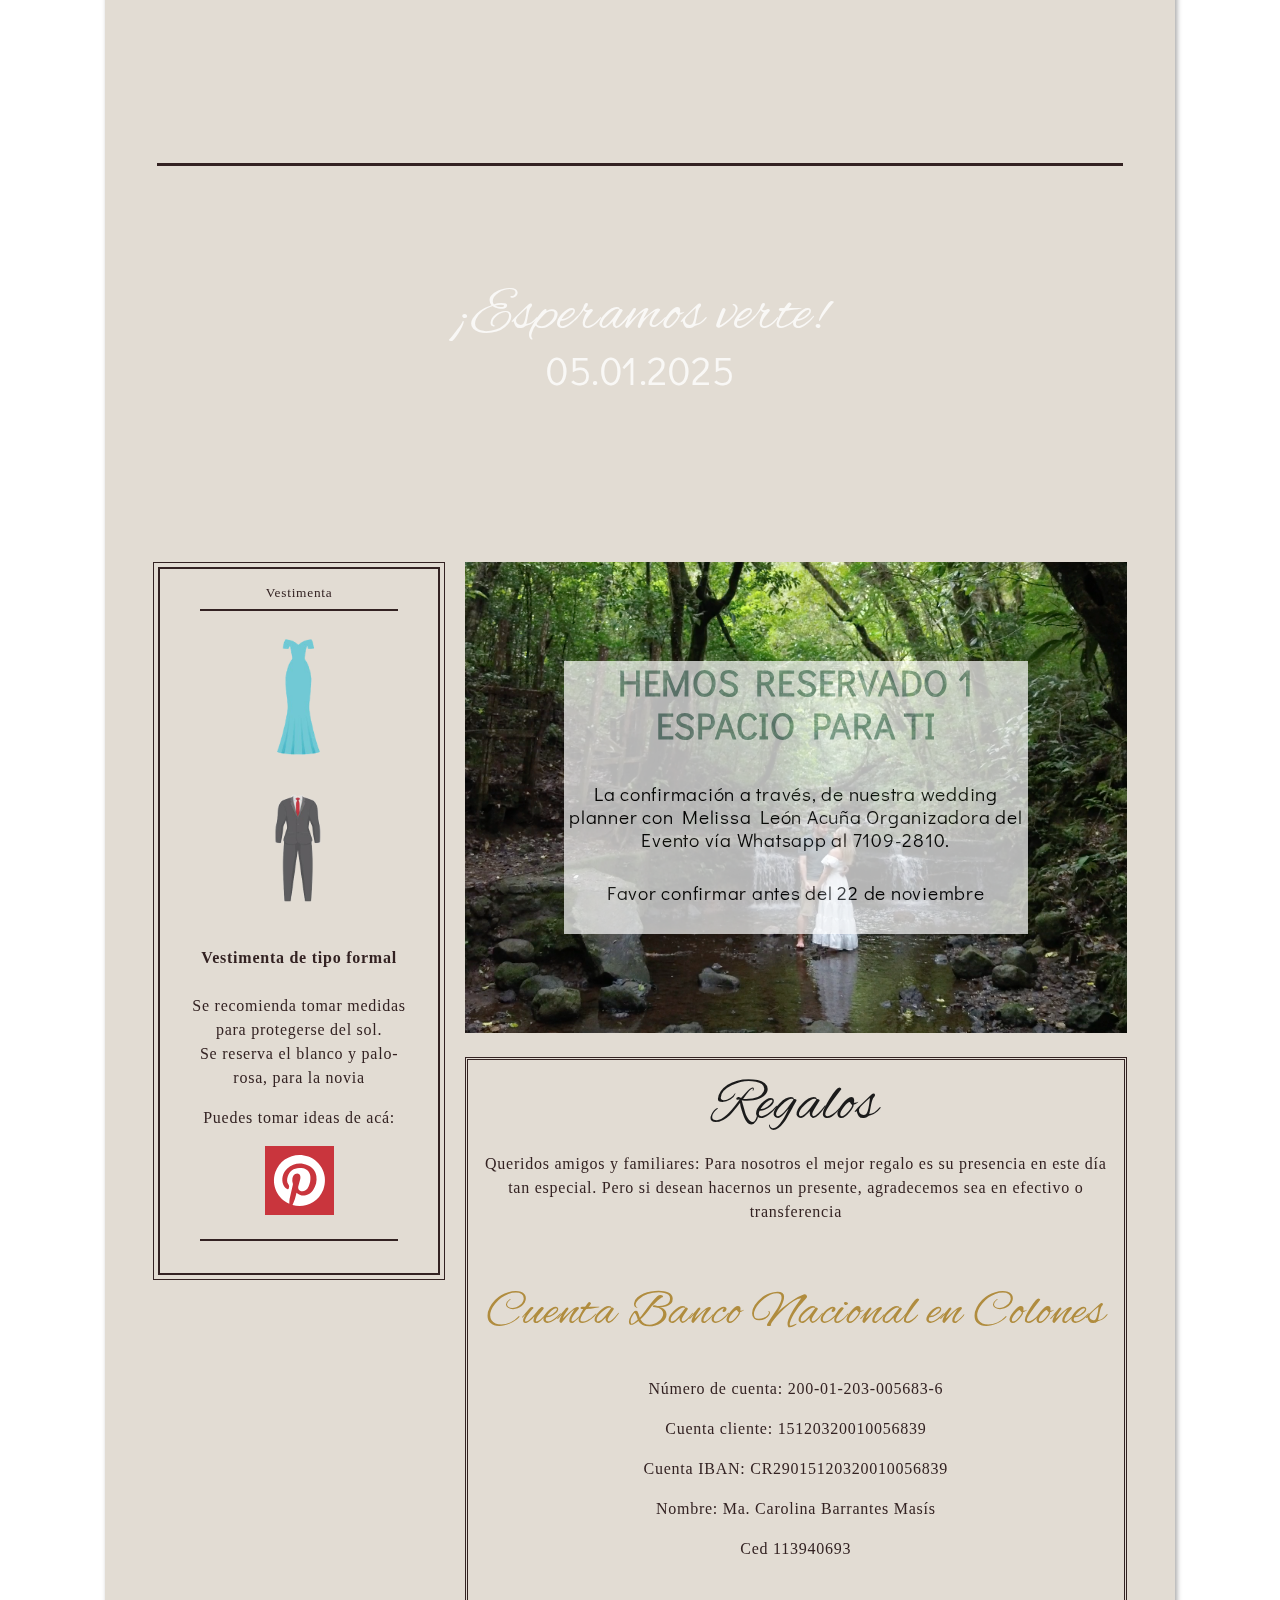
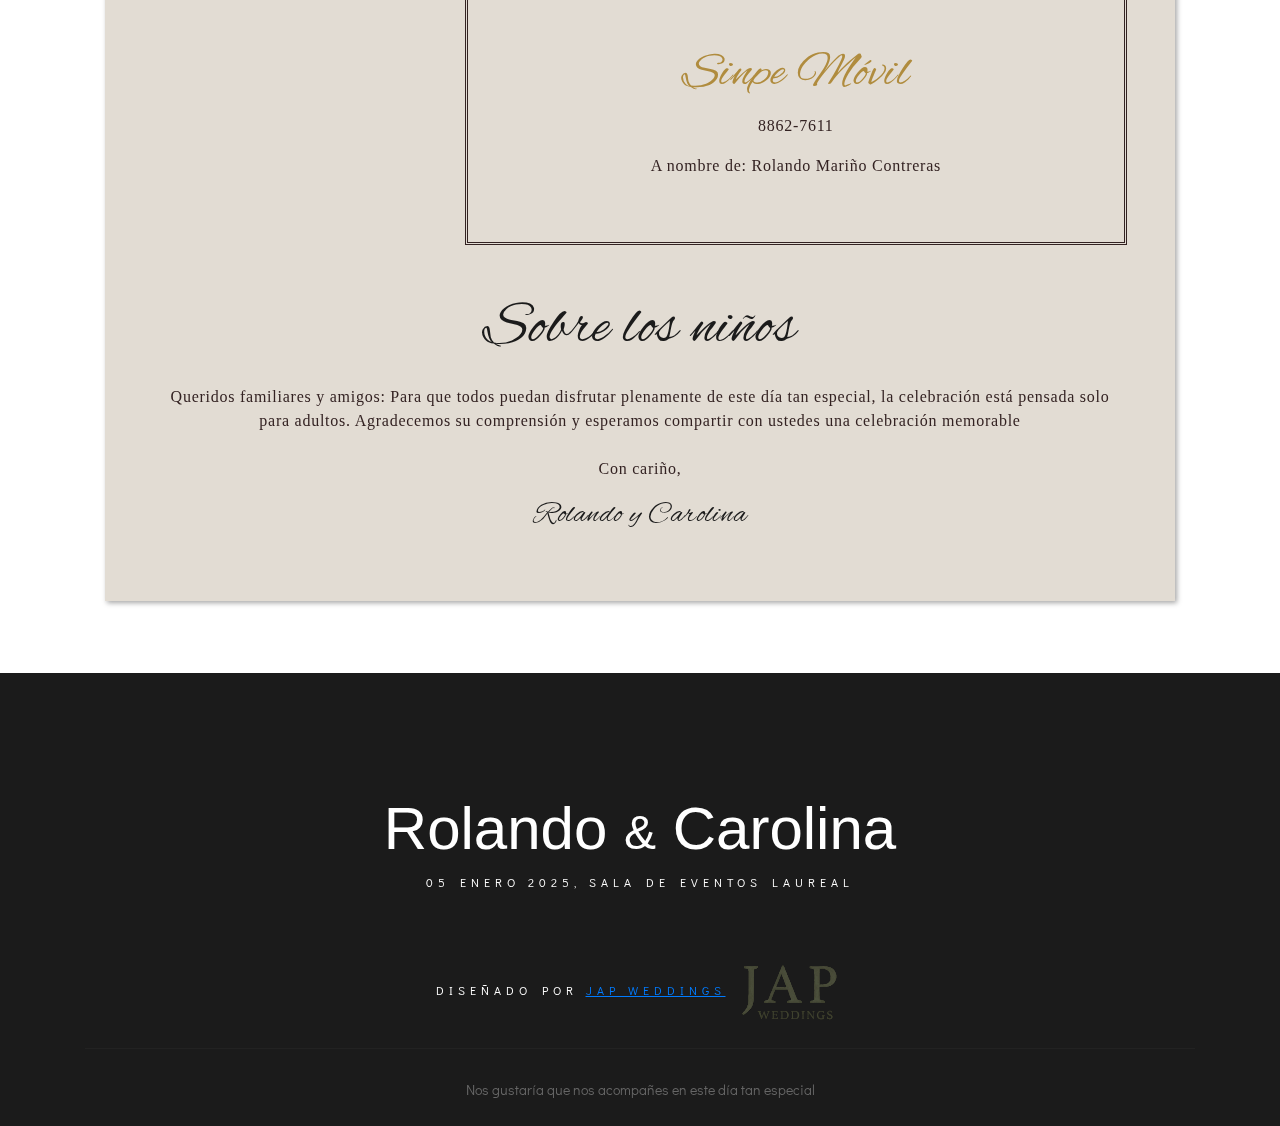
==== commit 65eaba7d: "cambios" ====
--- a/index.html
+++ b/index.html
@@ -431,7 +431,7 @@
 					<div class="card rounded-0 p-1" style="background-color:transparent; border:1px solid;">
 						<div class="py-3 px-4 h-100 text-justify" style="border:2px solid;">
 							<h1 class="text-center pb-2 mx-3 mb-3"
-								style="font-size:5pt; font-family:Serif; border-bottom:2px solid;">Vestimenta</h1>
+								style="font-size:10pt; font-family:Serif; border-bottom:2px solid;">Vestimenta</h1>
 							<div style="text-align: center;">
 								<img src="images/vestidos.png" alt="" class="fotoCirculo" style="width: 60%;">
 								<p> <b>Vestimenta de tipo formal</b><br>
@@ -441,9 +441,7 @@
 									Se reserva el blanco y palo-rosa, para la novia
 								</p>
 								<p>Puedes tomar ideas de acá:</p>
-								<a data-pin-do="embedBoard" data-pin-board-width="400" data-pin-scale-height="500"
-									data-pin-scale-width="80"
-									href="https://www.pinterest.com/barrantesmass/etiqueta-boda/?invite_code=aae292eb336143c783e84217a05d45c4&sender=512636507492728999"></a>
+								<a href="https://www.pinterest.com/barrantesmass/etiqueta-boda/?invite_code=aae292eb336143c783e84217a05d45c4&sender=512636507492728999" target="_blank"><img src="images/VECTOR2.svg" alt="" style="width: 30%; height: 10%;"></a>
 							</div>
 
 
